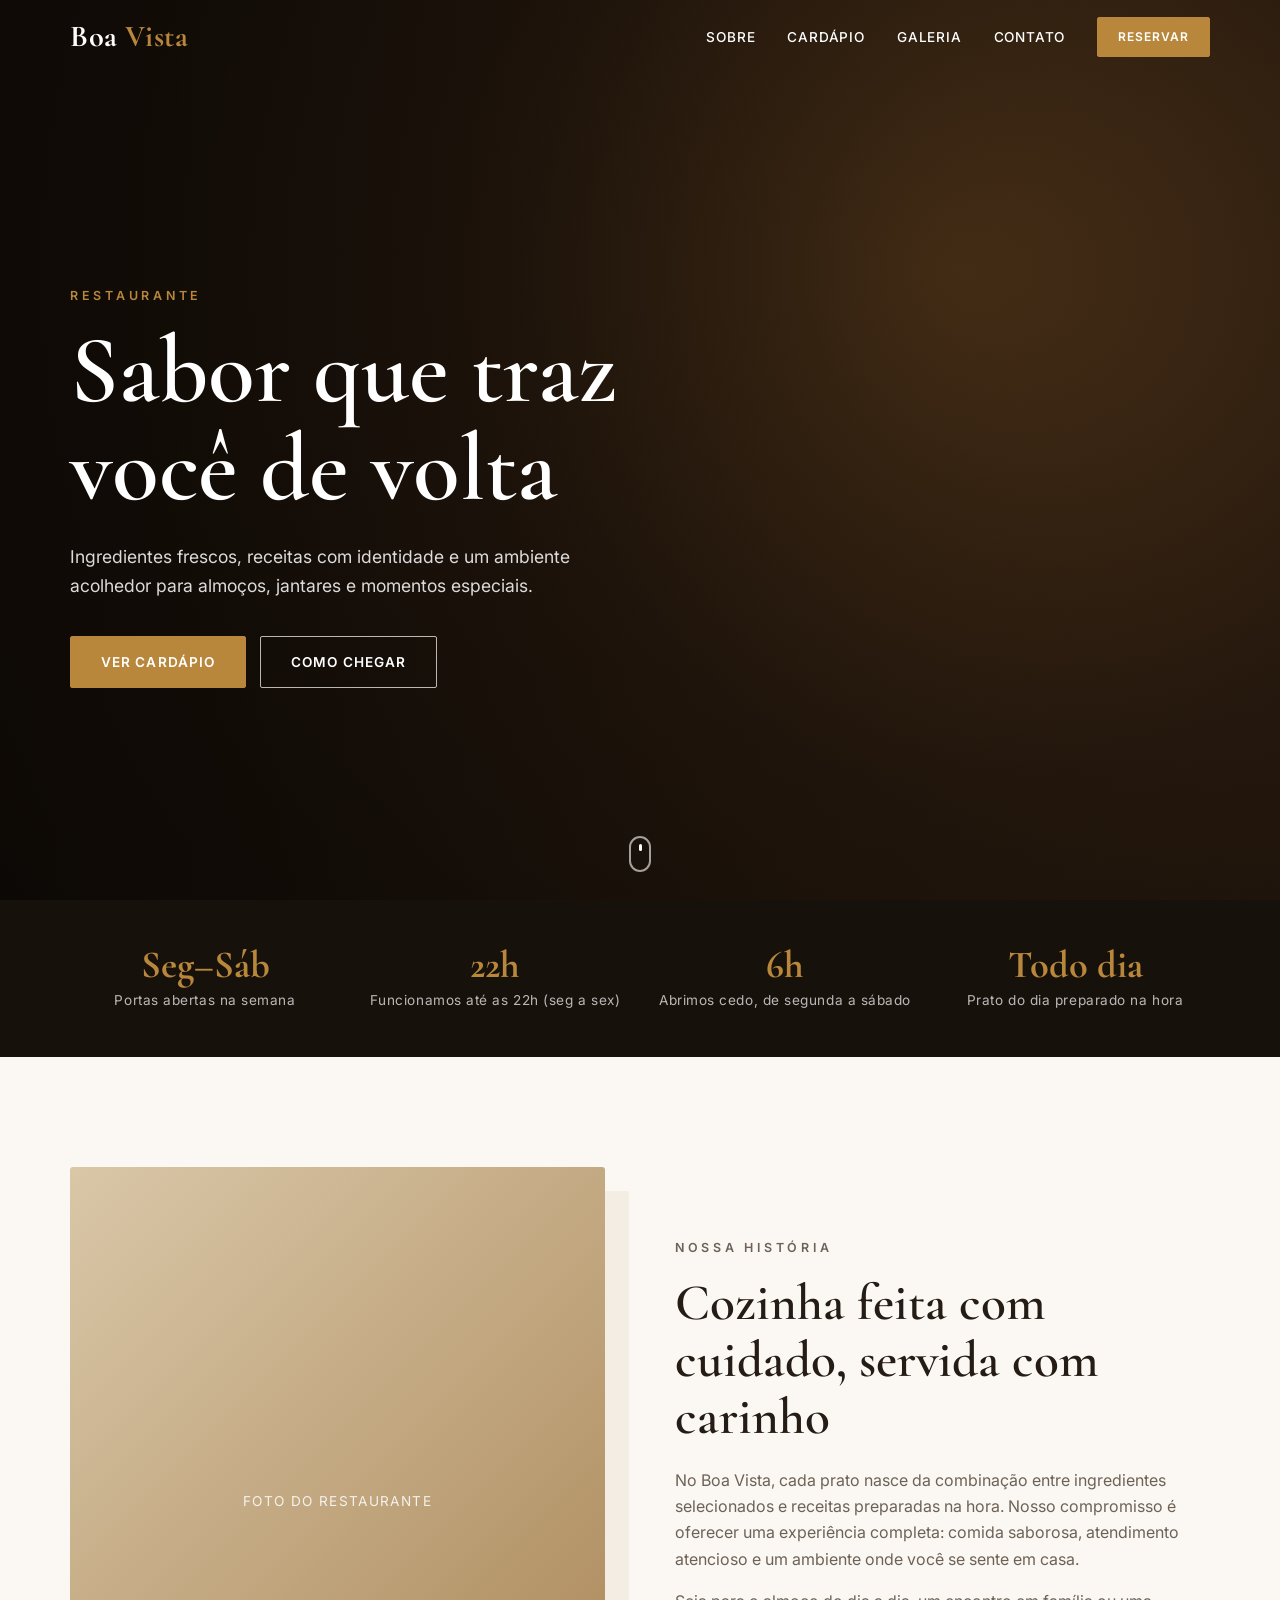
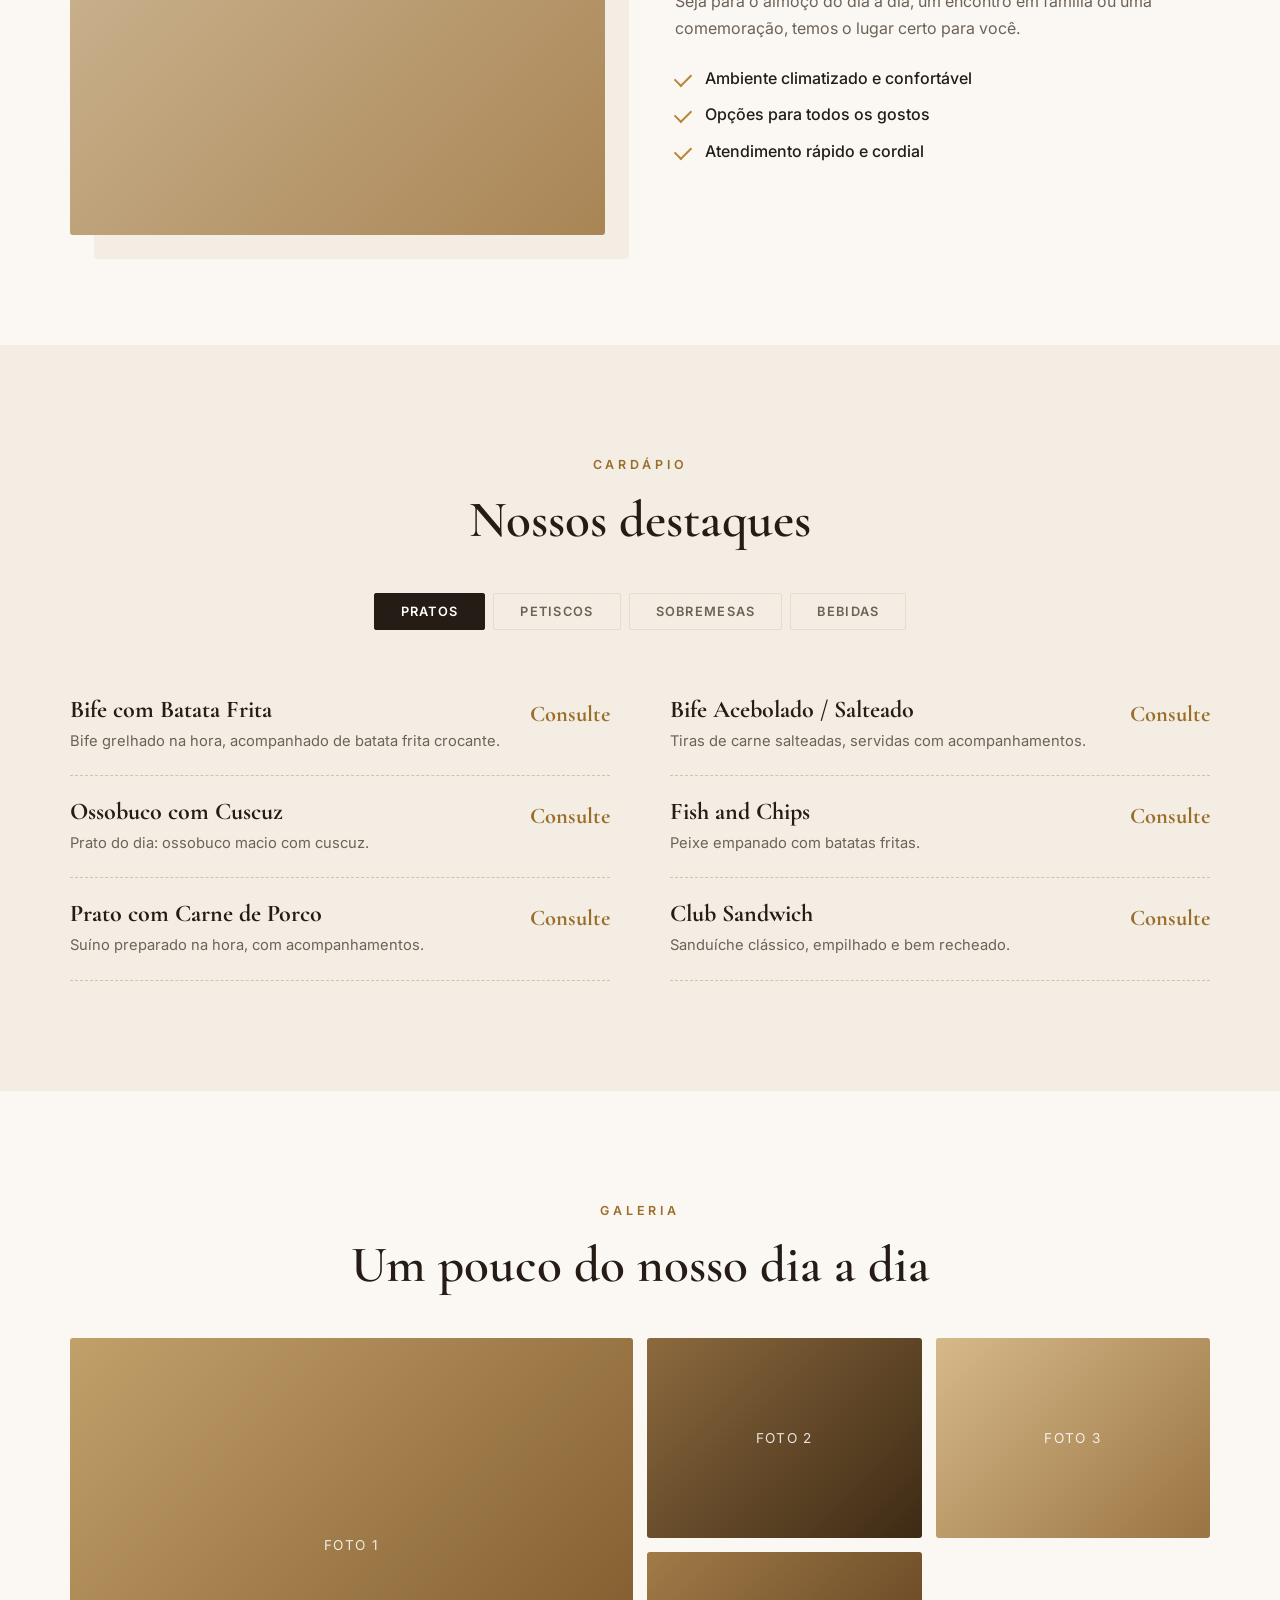
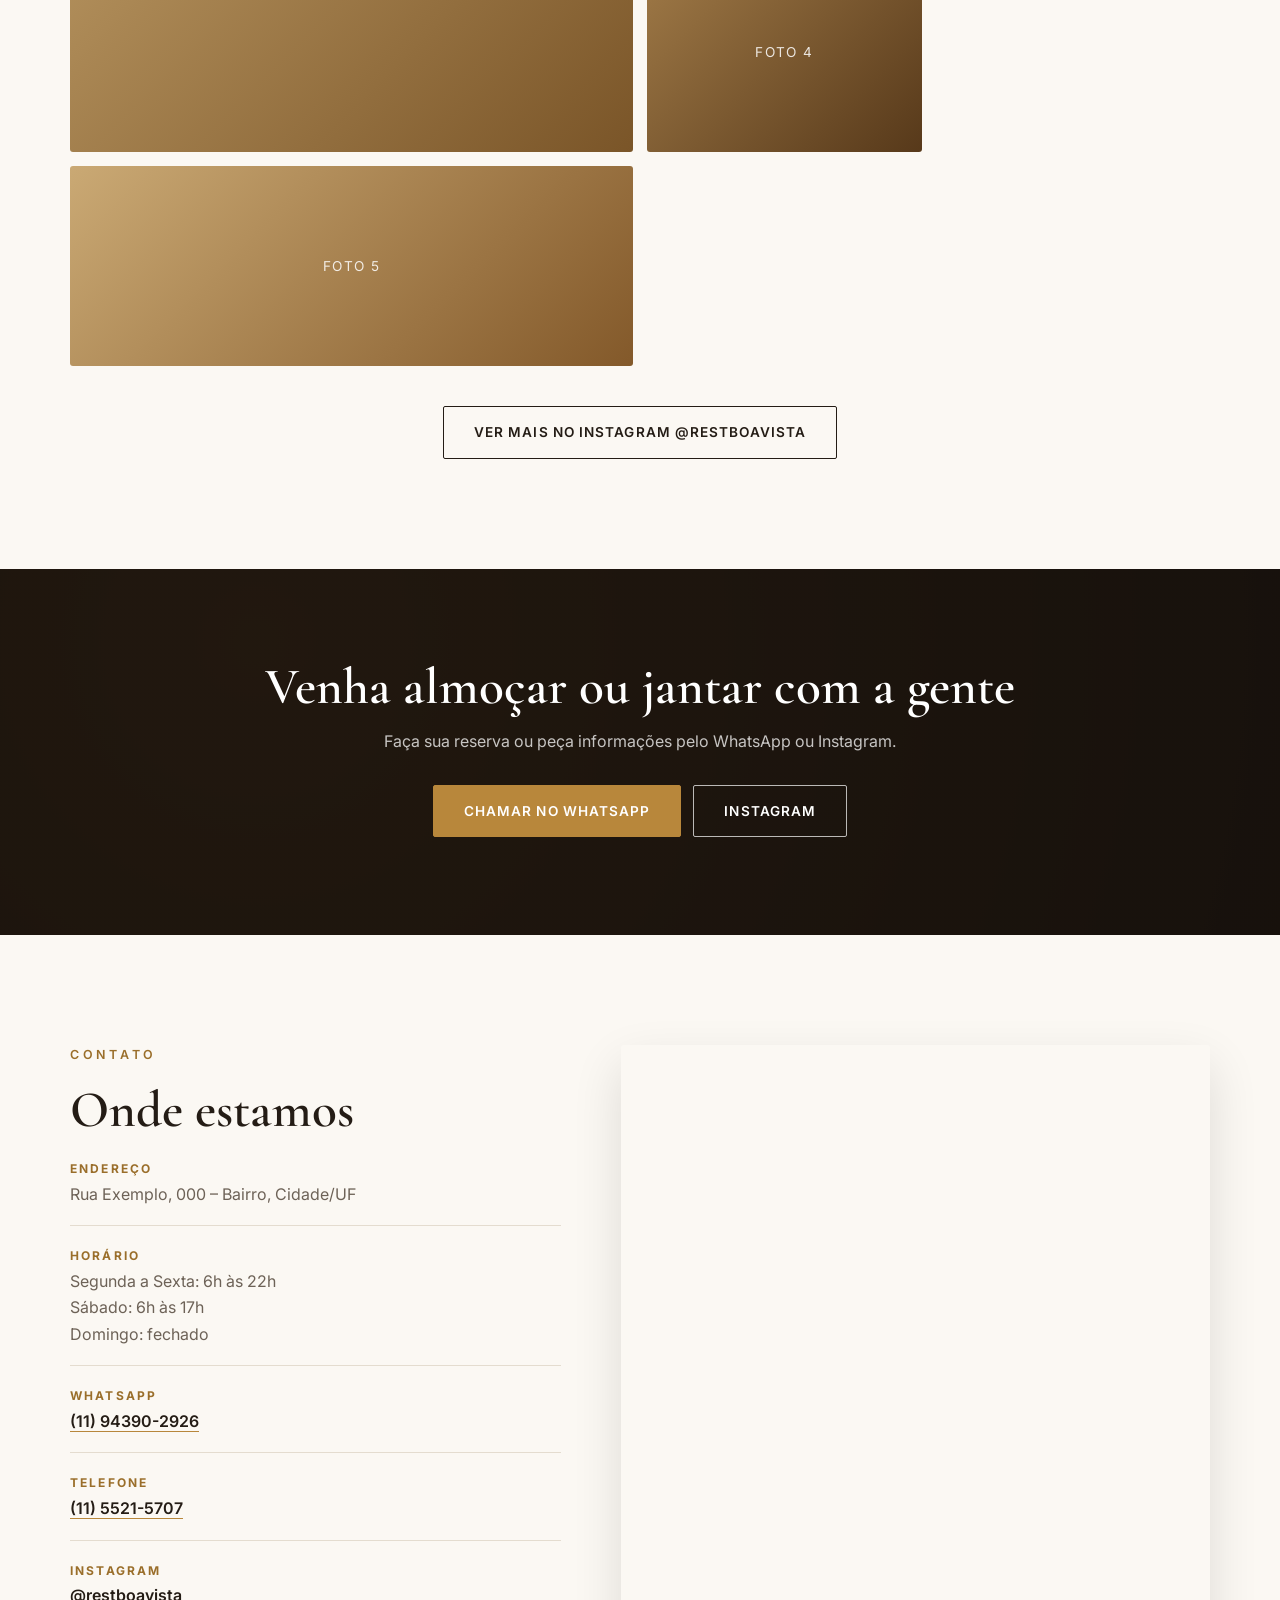
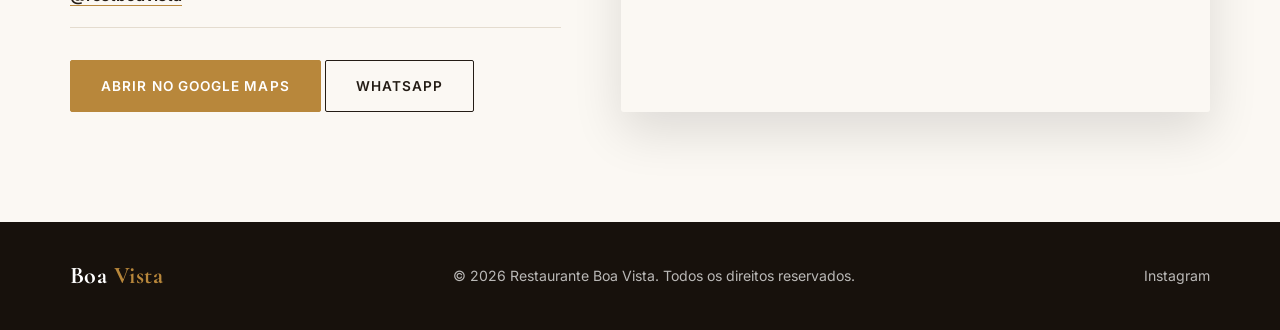
==== index.html @ e174b750 "Site do Restaurante Boa Vista Co-Authored-By: Claude Sonnet 5 <noreply@anthropic.com>" ====
<!DOCTYPE html>
<html lang="pt-BR">
<head>
  <meta charset="UTF-8">
  <meta name="viewport" content="width=device-width, initial-scale=1">
  <title>Restaurante Boa Vista | Sabor e tradição</title>
  <meta name="description" content="Restaurante Boa Vista: pratos preparados com ingredientes frescos, ambiente acolhedor e atendimento de excelência. Veja o cardápio, horários e como chegar.">
  <meta property="og:title" content="Restaurante Boa Vista">
  <meta property="og:description" content="Sabor, tradição e um ambiente feito para você voltar sempre.">
  <meta property="og:type" content="restaurant">
  <link rel="preconnect" href="https://fonts.googleapis.com">
  <link rel="preconnect" href="https://fonts.gstatic.com" crossorigin>
  <link href="https://fonts.googleapis.com/css2?family=Cormorant+Garamond:wght@500;600;700&family=Inter:wght@400;500;600&display=swap" rel="stylesheet">
  <link rel="stylesheet" href="style.css">
</head>
<body>

  <header class="nav" id="nav">
    <div class="container nav__inner">
      <a href="#inicio" class="logo">Boa <span>Vista</span></a>
      <nav class="nav__links" id="navLinks">
        <a href="#sobre">Sobre</a>
        <a href="#cardapio">Cardápio</a>
        <a href="#galeria">Galeria</a>
        <a href="#contato">Contato</a>
        <a href="#contato" class="btn btn--small">Reservar</a>
      </nav>
      <button class="burger" id="burger" aria-label="Abrir menu" aria-expanded="false"><span></span><span></span></button>
    </div>
  </header>

  <main>
    <section class="hero" id="inicio">
      <div class="hero__overlay"></div>
      <div class="container hero__content">
        <p class="eyebrow">Restaurante</p>
        <h1>Sabor que traz<br>você de volta</h1>
        <p class="hero__text">Ingredientes frescos, receitas com identidade e um ambiente acolhedor para almoços, jantares e momentos especiais.</p>
        <div class="hero__actions">
          <a href="#cardapio" class="btn">Ver cardápio</a>
          <a href="MAPS_LINK" class="btn btn--ghost" target="_blank" rel="noopener">Como chegar</a>
        </div>
      </div>
      <a href="#sobre" class="scroll" aria-label="Rolar para baixo"></a>
    </section>

    <section class="stats">
      <div class="container stats__grid">
        <div><strong>Seg–Sáb</strong><span>Portas abertas na semana</span></div>
        <div><strong>22h</strong><span>Funcionamos até as 22h (seg a sex)</span></div>
        <div><strong>6h</strong><span>Abrimos cedo, de segunda a sábado</span></div>
        <div><strong>Todo dia</strong><span>Prato do dia preparado na hora</span></div>
      </div>
    </section>

    <section class="section" id="sobre">
      <div class="container about">
        <div class="about__img reveal" role="img" aria-label="Ambiente do restaurante"><span>Foto do restaurante</span></div>
        <div class="reveal">
          <p class="eyebrow eyebrow--dark">Nossa história</p>
          <h2>Cozinha feita com cuidado, servida com carinho</h2>
          <p>No Boa Vista, cada prato nasce da combinação entre ingredientes selecionados e receitas preparadas na hora. Nosso compromisso é oferecer uma experiência completa: comida saborosa, atendimento atencioso e um ambiente onde você se sente em casa.</p>
          <p>Seja para o almoço do dia a dia, um encontro em família ou uma comemoração, temos o lugar certo para você.</p>
          <ul class="ticks">
            <li>Ambiente climatizado e confortável</li>
            <li>Opções para todos os gostos</li>
            <li>Atendimento rápido e cordial</li>
          </ul>
        </div>
      </div>
    </section>

    <section class="section section--alt" id="cardapio">
      <div class="container">
        <div class="section__head reveal">
          <p class="eyebrow eyebrow--dark">Cardápio</p>
          <h2>Nossos destaques</h2>
        </div>
        <div class="tabs reveal" role="tablist">
          <button class="tab is-active" data-tab="pratos" role="tab">Pratos</button>
          <button class="tab" data-tab="petiscos" role="tab">Petiscos</button>
          <button class="tab" data-tab="sobremesas" role="tab">Sobremesas</button>
          <button class="tab" data-tab="bebidas" role="tab">Bebidas</button>
        </div>

        <!-- Edite os itens e preços abaixo -->
        <div class="menu is-active" id="pratos">
          <article class="item"><div><h3>Bife com Batata Frita</h3><p>Bife grelhado na hora, acompanhado de batata frita crocante.</p></div><span>Consulte</span></article>
          <article class="item"><div><h3>Bife Acebolado / Salteado</h3><p>Tiras de carne salteadas, servidas com acompanhamentos.</p></div><span>Consulte</span></article>
          <article class="item"><div><h3>Ossobuco com Cuscuz</h3><p>Prato do dia: ossobuco macio com cuscuz.</p></div><span>Consulte</span></article>
          <article class="item"><div><h3>Fish and Chips</h3><p>Peixe empanado com batatas fritas.</p></div><span>Consulte</span></article>
          <article class="item"><div><h3>Prato com Carne de Porco</h3><p>Suíno preparado na hora, com acompanhamentos.</p></div><span>Consulte</span></article>
          <article class="item"><div><h3>Club Sandwich</h3><p>Sanduíche clássico, empilhado e bem recheado.</p></div><span>Consulte</span></article>
        </div>
        <div class="menu" id="petiscos">
          <article class="item"><div><h3>Porção de Batata Frita</h3><p>Crocante, ideal para acompanhar a cerveja.</p></div><span>Consulte</span></article>
          <article class="item"><div><h3>Petisco de Porco</h3><p>Pedaços de suíno preparados na hora.</p></div><span>Consulte</span></article>
          <article class="item"><div><h3>Isca de Peixe</h3><p>Empanada, servida com batatas.</p></div><span>Consulte</span></article>
        </div>
        <div class="menu" id="sobremesas">
          <article class="item"><div><h3>Bolo de Chocolate</h3><p>Fatia generosa, feita para fechar bem a refeição.</p></div><span>Consulte</span></article>
          <article class="item"><div><h3>Sobremesa do Dia</h3><p>Pergunte ao garçom as opções de hoje.</p></div><span>Consulte</span></article>
        </div>
        <div class="menu" id="bebidas">
          <article class="item"><div><h3>Drinks e Coquetéis</h3><p>Preparados na hora, incluindo opções com pepino.</p></div><span>Consulte</span></article>
          <article class="item"><div><h3>Cervejas Geladas</h3><p>Garrafas bem geladas.</p></div><span>Consulte</span></article>
          <article class="item"><div><h3>Chás e Refrescos</h3><p>Opções para acompanhar a refeição.</p></div><span>Consulte</span></article>
        </div>
      </div>
    </section>

    <section class="section" id="galeria">
      <div class="container">
        <div class="section__head reveal">
          <p class="eyebrow eyebrow--dark">Galeria</p>
          <h2>Um pouco do nosso dia a dia</h2>
        </div>
        <div class="gallery reveal">
          <div class="g g--1"><span>Foto 1</span></div>
          <div class="g g--2"><span>Foto 2</span></div>
          <div class="g g--3"><span>Foto 3</span></div>
          <div class="g g--4"><span>Foto 4</span></div>
          <div class="g g--5"><span>Foto 5</span></div>
        </div>
        <p class="center reveal"><a href="https://www.instagram.com/restboavista" target="_blank" rel="noopener" class="btn btn--outline">Ver mais no Instagram @restboavista</a></p>
      </div>
    </section>

    <section class="cta">
      <div class="container reveal">
        <h2>Venha almoçar ou jantar com a gente</h2>
        <p>Faça sua reserva ou peça informações pelo WhatsApp ou Instagram.</p>
        <a href="https://wa.me/5511943902926" target="_blank" rel="noopener" class="btn">Chamar no WhatsApp</a>
        <a href="https://www.instagram.com/restboavista" target="_blank" rel="noopener" class="btn btn--ghost">Instagram</a>
      </div>
    </section>

    <section class="section" id="contato">
      <div class="container contact">
        <div class="reveal">
          <p class="eyebrow eyebrow--dark">Contato</p>
          <h2>Onde estamos</h2>
          <ul class="info">
            <li><b>Endereço</b><span>Rua Exemplo, 000 – Bairro, Cidade/UF</span></li>
            <li><b>Horário</b><span>Segunda a Sexta: 6h às 22h<br>Sábado: 6h às 17h<br>Domingo: fechado</span></li>
            <li><b>WhatsApp</b><span><a href="https://wa.me/5511943902926" target="_blank" rel="noopener">(11) 94390-2926</a></span></li>
            <li><b>Telefone</b><span><a href="tel:+551155215707">(11) 5521-5707</a></span></li>
            <li><b>Instagram</b><span><a href="https://www.instagram.com/restboavista" target="_blank" rel="noopener">@restboavista</a></span></li>
          </ul>
          <a href="MAPS_LINK" class="btn" target="_blank" rel="noopener">Abrir no Google Maps</a>
        <a href="https://wa.me/5511943902926" class="btn btn--outline" target="_blank" rel="noopener">WhatsApp</a>
        </div>
        <div class="map reveal">
          <!-- Após colar o link do Maps, troque o src pela URL de "Incorporar um mapa" -->
          <iframe title="Localização do restaurante" src="https://www.google.com/maps?q=Restaurante+Boa+Vista&output=embed" loading="lazy" referrerpolicy="no-referrer-when-downgrade"></iframe>
        </div>
      </div>
    </section>
  </main>

  <footer class="footer">
    <div class="container footer__inner">
      <a href="#inicio" class="logo">Boa <span>Vista</span></a>
      <p>© <span id="year"></span> Restaurante Boa Vista. Todos os direitos reservados.</p>
      <a href="https://www.instagram.com/restboavista" target="_blank" rel="noopener">Instagram</a>
    </div>
  </footer>

  <script src="script.js"></script>
</body>
</html>
---- style.css ----
:root{
  --bg:#fbf8f3; --alt:#f3ede3; --ink:#241c15; --muted:#6d6257;
  --gold:#b8873b; --gold-d:#9a6e2a; --dark:#17110c; --line:#e4dccf;
  --serif:'Cormorant Garamond',Georgia,serif; --sans:'Inter',system-ui,sans-serif;
}
*{box-sizing:border-box;margin:0;padding:0}
html{scroll-behavior:smooth;scroll-padding-top:70px}
body{font-family:var(--sans);color:var(--ink);background:var(--bg);line-height:1.65;-webkit-font-smoothing:antialiased}
img,iframe{display:block;max-width:100%}
a{color:inherit;text-decoration:none}
ul{list-style:none}
.container{width:min(1140px,100% - 40px);margin-inline:auto}
.center{text-align:center;margin-top:40px}

/* Buttons */
.btn{display:inline-block;background:var(--gold);color:#fff;padding:14px 30px;border-radius:2px;font-weight:600;font-size:.85rem;letter-spacing:.08em;text-transform:uppercase;border:1px solid var(--gold);transition:.25s}
.btn:hover{background:var(--gold-d);border-color:var(--gold-d);transform:translateY(-2px)}
.btn--small{padding:9px 20px;font-size:.75rem}
.btn--ghost{background:transparent;border-color:rgba(255,255,255,.7)}
.btn--ghost:hover{background:#fff;color:var(--dark);border-color:#fff}
.btn--outline{background:transparent;color:var(--ink);border-color:var(--ink)}
.btn--outline:hover{background:var(--ink);color:#fff;border-color:var(--ink)}

/* Nav */
.nav{position:fixed;inset:0 0 auto;z-index:50;transition:.3s;color:#fff}
.nav.is-solid{background:rgba(23,17,12,.95);backdrop-filter:blur(8px);box-shadow:0 2px 20px rgba(0,0,0,.25)}
.nav__inner{display:flex;align-items:center;justify-content:space-between;height:74px}
.logo{font-family:var(--serif);font-size:1.9rem;font-weight:700;letter-spacing:.02em}
.logo span{color:var(--gold)}
.nav__links{display:flex;align-items:center;gap:32px;font-size:.85rem;letter-spacing:.06em;text-transform:uppercase;font-weight:500}
.nav__links a:not(.btn){position:relative}
.nav__links a:not(.btn)::after{content:"";position:absolute;left:0;bottom:-4px;width:0;height:1px;background:var(--gold);transition:.25s}
.nav__links a:not(.btn):hover::after{width:100%}
.burger{display:none;background:none;border:0;width:36px;height:36px;cursor:pointer;position:relative}
.burger span{position:absolute;left:6px;right:6px;height:2px;background:#fff;transition:.3s}
.burger span:first-child{top:12px}.burger span:last-child{top:22px}
.burger.is-open span:first-child{top:17px;transform:rotate(45deg)}
.burger.is-open span:last-child{top:17px;transform:rotate(-45deg)}

/* Hero (troque a URL por uma foto real: url('foto.jpg')) */
.hero{position:relative;min-height:100vh;display:flex;align-items:center;color:#fff;
  background:radial-gradient(circle at 75% 30%,#5a3b1c 0,#2a1b0f 45%,#120c07 100%) center/cover}
.hero__overlay{position:absolute;inset:0;background:linear-gradient(90deg,rgba(10,7,4,.7),rgba(10,7,4,.15))}
.hero__content{position:relative;padding-top:74px}
.eyebrow{font-size:.78rem;letter-spacing:.3em;text-transform:uppercase;color:var(--gold);font-weight:600;margin-bottom:16px}
.eyebrow--dark{color:var(--gold-d)}
.hero h1{font-family:var(--serif);font-size:clamp(3rem,8vw,6rem);line-height:1.02;font-weight:600;margin-bottom:24px}
.hero__text{max-width:520px;font-size:1.1rem;color:rgba(255,255,255,.85);margin-bottom:36px}
.hero__actions{display:flex;gap:14px;flex-wrap:wrap}
.scroll{position:absolute;bottom:28px;left:50%;width:22px;height:36px;border:2px solid rgba(255,255,255,.6);border-radius:12px;transform:translateX(-50%)}
.scroll::after{content:"";position:absolute;top:6px;left:50%;width:3px;height:7px;margin-left:-1.5px;background:#fff;border-radius:2px;animation:sc 1.6s infinite}
@keyframes sc{0%{opacity:1;transform:translateY(0)}100%{opacity:0;transform:translateY(12px)}}

/* Stats */
.stats{background:var(--dark);color:#fff;padding:44px 0}
.stats__grid{display:grid;grid-template-columns:repeat(4,1fr);gap:20px;text-align:center}
.stats strong{display:block;font-family:var(--serif);font-size:2.4rem;color:var(--gold);line-height:1.1}
.stats span{font-size:.85rem;color:rgba(255,255,255,.7);letter-spacing:.04em}

/* Sections */
.section{padding:110px 0}
.section--alt{background:var(--alt)}
.section__head{text-align:center;margin-bottom:44px}
h2{font-family:var(--serif);font-size:clamp(2.1rem,4.5vw,3.2rem);line-height:1.12;font-weight:600;margin-bottom:20px}

.about{display:grid;grid-template-columns:1fr 1fr;gap:70px;align-items:center}
.about p{color:var(--muted);margin-bottom:16px}
.about__img,.g{background:linear-gradient(135deg,#d9c7a8,#a98555);display:flex;align-items:center;justify-content:center;color:rgba(255,255,255,.85);font-size:.85rem;letter-spacing:.1em;text-transform:uppercase;border-radius:3px}
.about__img{aspect-ratio:4/5;box-shadow:24px 24px 0 var(--alt)}
.ticks{margin-top:24px;display:grid;gap:10px}
.ticks li{padding-left:30px;position:relative;font-weight:500}
.ticks li::before{content:"";position:absolute;left:0;top:.5em;width:14px;height:8px;border-left:2px solid var(--gold);border-bottom:2px solid var(--gold);transform:rotate(-45deg)}

/* Menu */
.tabs{display:flex;justify-content:center;flex-wrap:wrap;gap:8px;margin-bottom:44px}
.tab{background:none;border:1px solid var(--line);padding:10px 26px;font:600 .8rem var(--sans);letter-spacing:.1em;text-transform:uppercase;cursor:pointer;color:var(--muted);transition:.25s;border-radius:2px}
.tab:hover{border-color:var(--gold);color:var(--gold-d)}
.tab.is-active{background:var(--ink);border-color:var(--ink);color:#fff}
.menu{display:none;grid-template-columns:1fr 1fr;gap:0 60px}
.menu.is-active{display:grid;animation:fade .4s}
@keyframes fade{from{opacity:0;transform:translateY(8px)}to{opacity:1;transform:none}}
.item{display:flex;justify-content:space-between;gap:20px;padding:22px 0;border-bottom:1px dashed #cfc3b0}
.item h3{font-family:var(--serif);font-size:1.5rem;line-height:1.2;margin-bottom:4px}
.item p{font-size:.92rem;color:var(--muted)}
.item span{font-family:var(--serif);font-size:1.4rem;font-weight:700;color:var(--gold-d);white-space:nowrap}

/* Gallery */
.gallery{display:grid;grid-template-columns:repeat(4,1fr);grid-auto-rows:200px;gap:14px}
.g{transition:.4s;overflow:hidden}
.g:hover{transform:scale(1.02);filter:brightness(1.08)}
.g--1{grid-column:span 2;grid-row:span 2;background:linear-gradient(135deg,#c2a06a,#7a5528)}
.g--2{background:linear-gradient(135deg,#8c6a3f,#3d2a14)}
.g--3{background:linear-gradient(135deg,#d6b98a,#9a7442)}
.g--4{background:linear-gradient(135deg,#a17b48,#57391a)}
.g--5{grid-column:span 2;background:linear-gradient(135deg,#caa974,#83592a)}

/* CTA */
.cta{background:linear-gradient(rgba(23,17,12,.88),rgba(23,17,12,.88)),radial-gradient(circle at 20% 20%,#6b4720,#17110c);color:#fff;text-align:center;padding:90px 0}
.cta h2{margin-bottom:12px}
.cta .btn{margin:0 4px 8px}
.cta p{color:rgba(255,255,255,.75);margin-bottom:30px}

/* Contact */
.contact{display:grid;grid-template-columns:1fr 1.2fr;gap:60px;align-items:stretch}
.info{margin:8px 0 32px;display:grid;gap:20px}
.info li{display:grid;gap:2px;padding-bottom:18px;border-bottom:1px solid var(--line)}
.info b{font-size:.75rem;letter-spacing:.18em;text-transform:uppercase;color:var(--gold-d)}
.info span{color:var(--muted)}
.info a{color:var(--ink);font-weight:600;border-bottom:1px solid var(--gold)}
.map{min-height:380px;border-radius:3px;overflow:hidden;box-shadow:0 20px 50px rgba(0,0,0,.12)}
.map iframe{width:100%;height:100%;border:0;min-height:380px}

/* Footer */
.footer{background:var(--dark);color:rgba(255,255,255,.7);padding:34px 0;font-size:.88rem}
.footer .logo{color:#fff;font-size:1.5rem}
.footer__inner{display:flex;justify-content:space-between;align-items:center;gap:16px;flex-wrap:wrap}
.footer a:not(.logo):hover{color:var(--gold)}

/* Reveal */
.reveal{opacity:0;transform:translateY(28px);transition:opacity .8s,transform .8s}
.reveal.in{opacity:1;transform:none}
@media (prefers-reduced-motion:reduce){.reveal{opacity:1;transform:none;transition:none}html{scroll-behavior:auto}}

/* Mobile */
@media (max-width:900px){
  .section{padding:80px 0}
  .about,.contact{grid-template-columns:1fr;gap:44px}
  .about__img{box-shadow:14px 14px 0 var(--alt);max-width:460px}
  .menu{grid-template-columns:1fr}
  .stats__grid{grid-template-columns:repeat(2,1fr);gap:32px 20px}
  .gallery{grid-template-columns:repeat(2,1fr);grid-auto-rows:160px}
  .g--1{grid-column:span 2}
  .burger{display:block}
  .nav__links{position:fixed;inset:74px 0 auto;background:var(--dark);flex-direction:column;padding:28px 0 36px;gap:22px;transform:translateY(-130%);transition:.35s;box-shadow:0 20px 30px rgba(0,0,0,.3)}
  .nav__links.is-open{transform:none}
  .nav.menu-open{background:var(--dark)}
}
@media (max-width:520px){
  .footer__inner{flex-direction:column;text-align:center}
  .hero__actions .btn{width:100%;text-align:center}
}
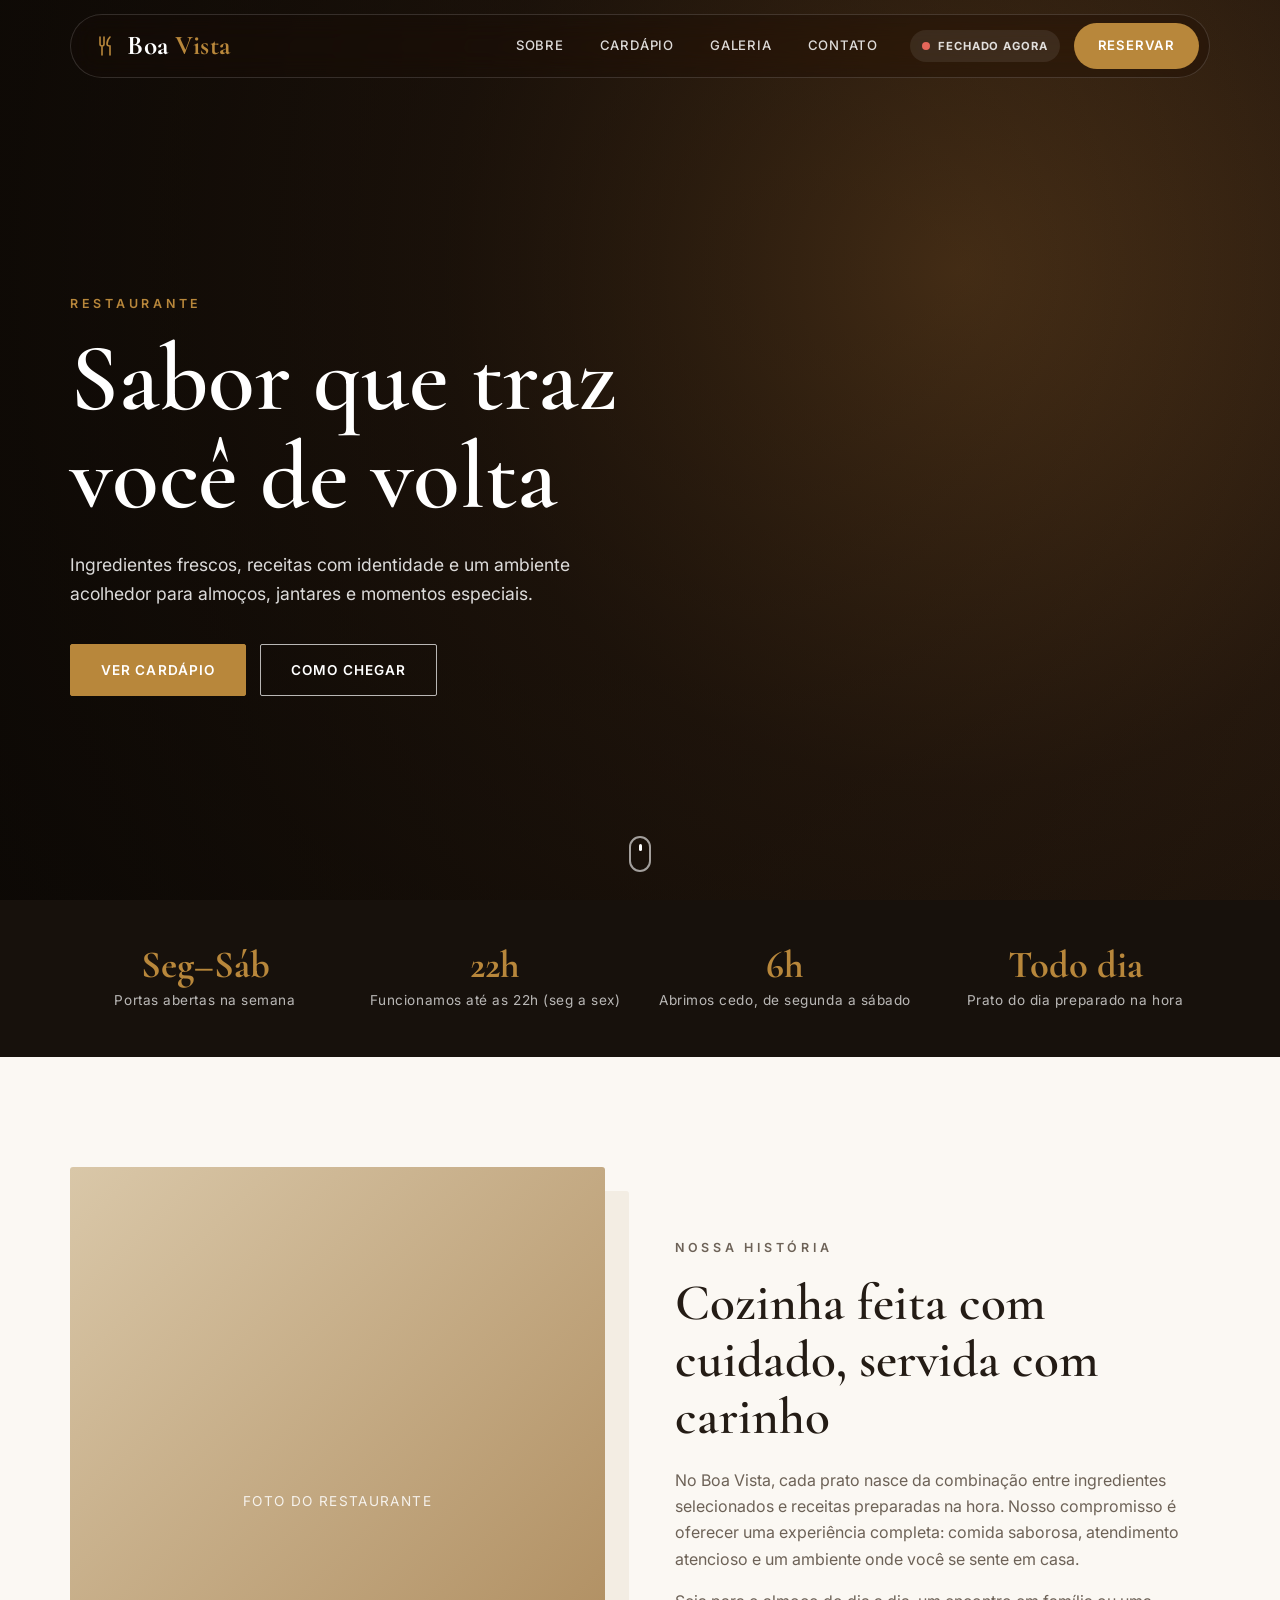
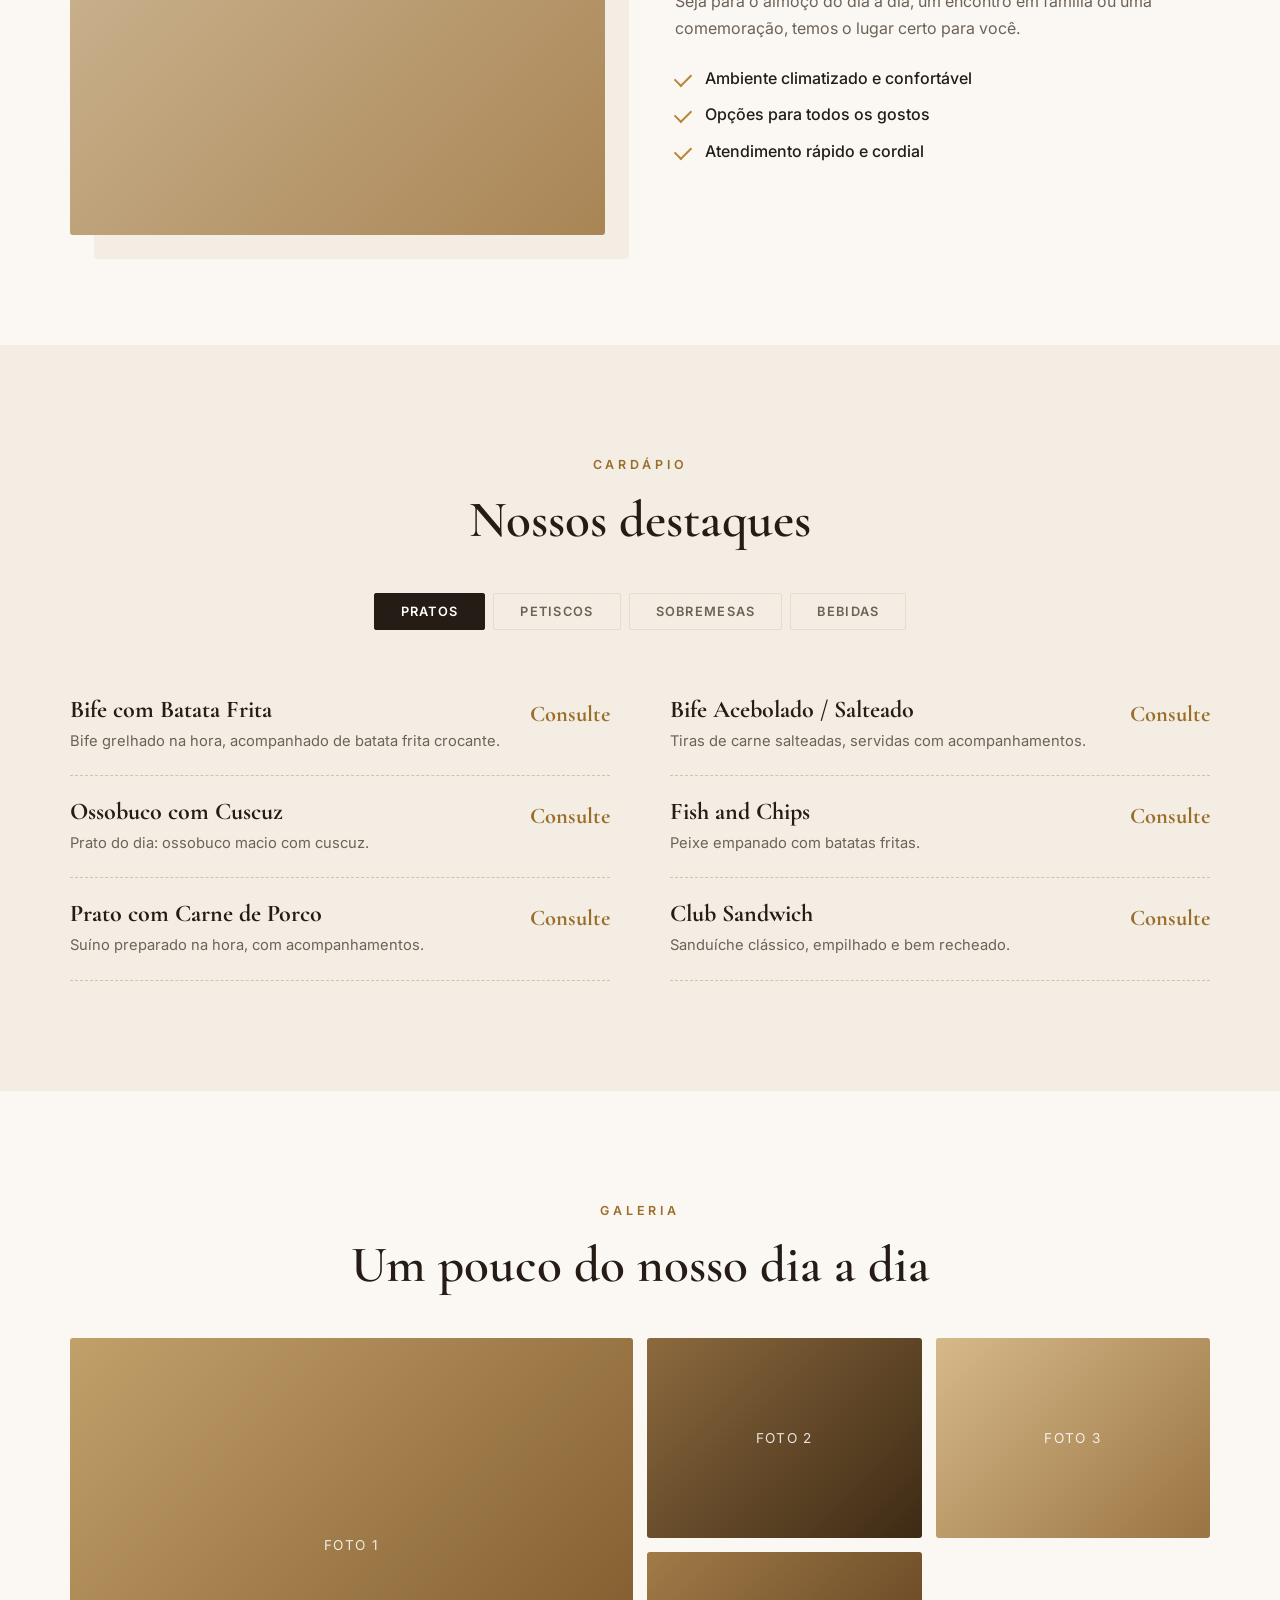
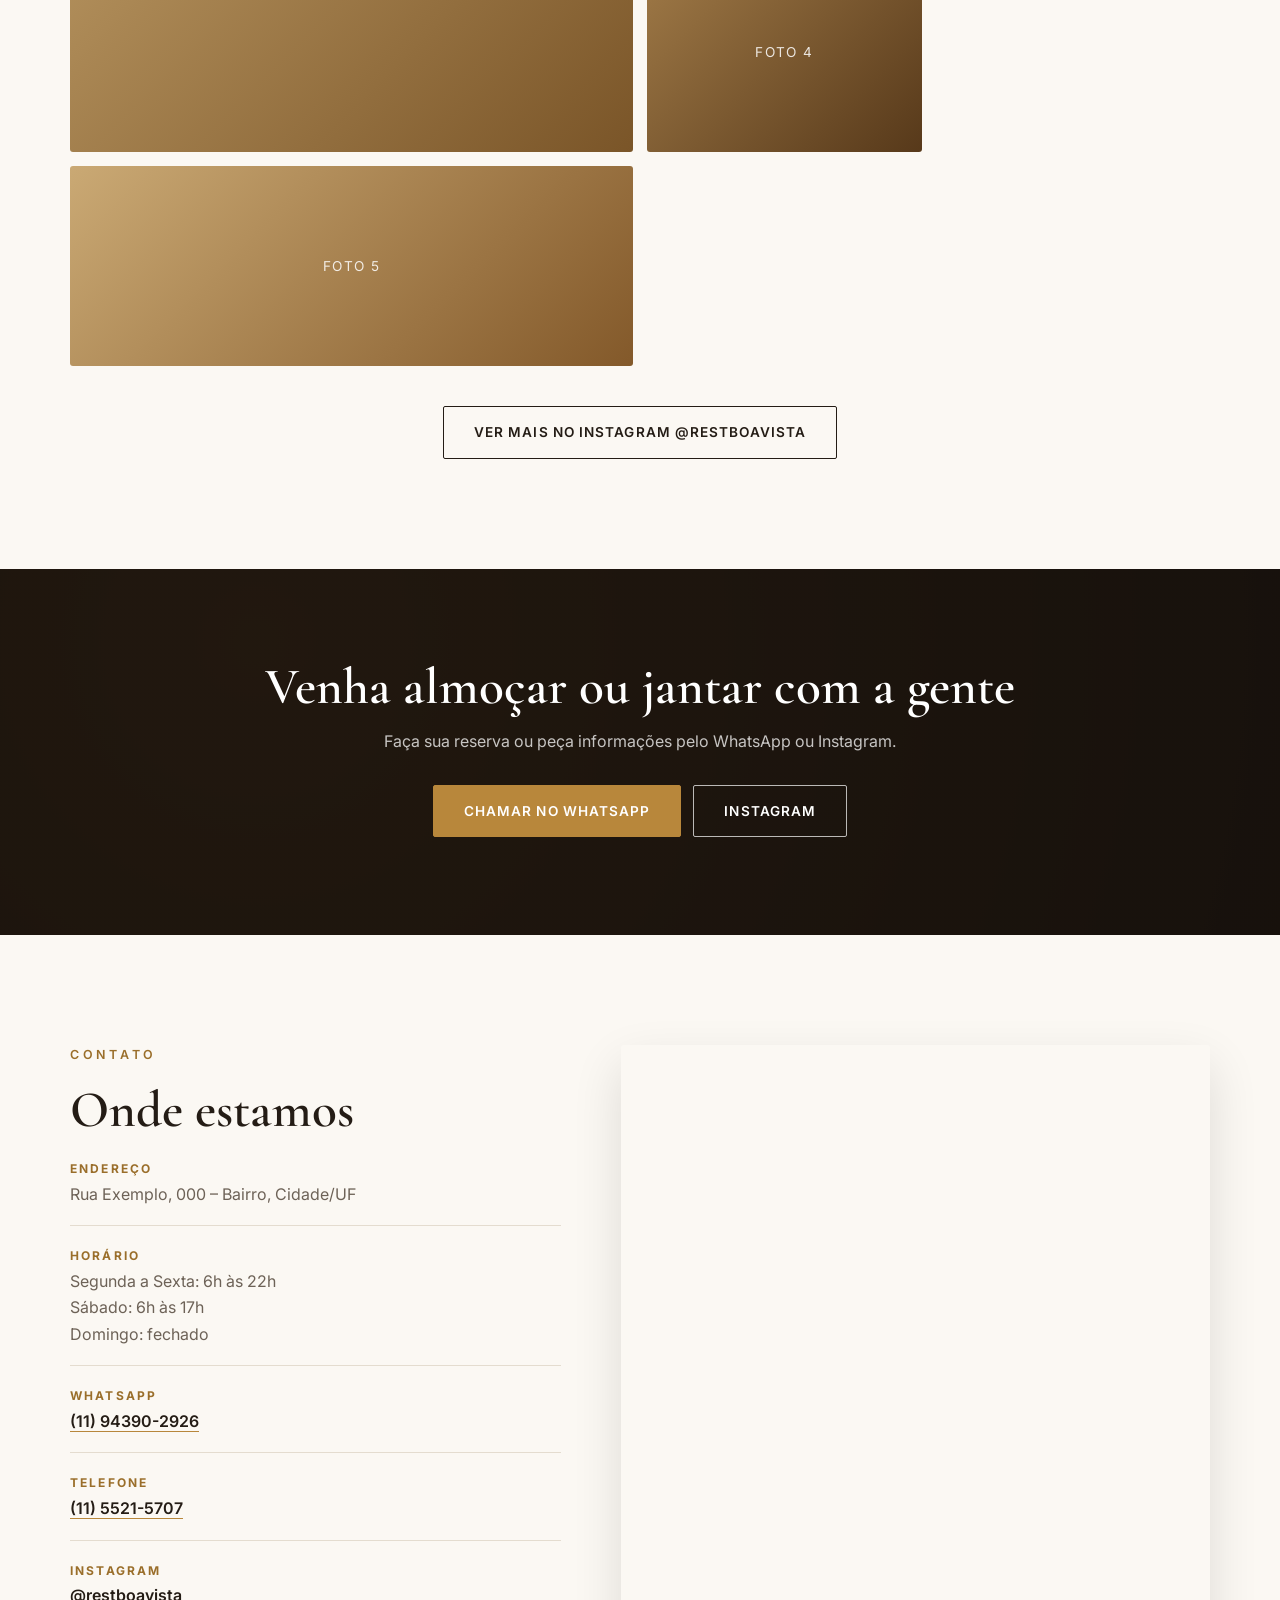
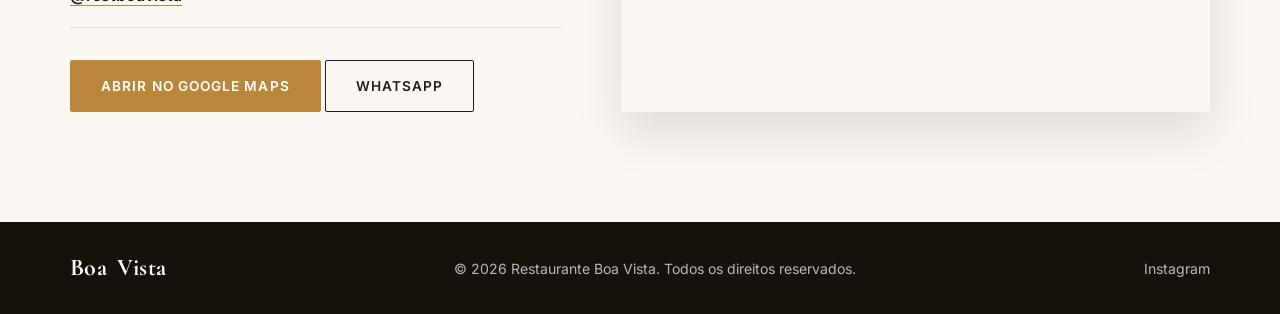
==== commit 35cffff6: "Novo cabecalho moderno com status aberto/fechado Co-Authored-By: Claude Sonnet 5 <noreply@anthropic." ====
--- a/index.html
+++ b/index.html
@@ -16,14 +16,18 @@
 <body>
 
   <header class="nav" id="nav">
-    <div class="container nav__inner">
-      <a href="#inicio" class="logo">Boa <span>Vista</span></a>
+    <div class="nav__bar">
+      <a href="#inicio" class="logo" aria-label="Restaurante Boa Vista">
+        <svg class="logo__mark" viewBox="0 0 24 24" fill="none" stroke="currentColor" stroke-width="1.6" stroke-linecap="round" aria-hidden="true"><path d="M7 3v7a2 2 0 0 0 2 2v9M11 3v7a2 2 0 0 1-2 2M7 3v7M17 3c-2 2-3 4.5-3 7 0 1.5 1 2 3 2v9"/></svg>
+        <span>Boa <em>Vista</em></span>
+      </a>
       <nav class="nav__links" id="navLinks">
         <a href="#sobre">Sobre</a>
         <a href="#cardapio">Cardápio</a>
         <a href="#galeria">Galeria</a>
         <a href="#contato">Contato</a>
-        <a href="#contato" class="btn btn--small">Reservar</a>
+        <span class="status" id="status"><i></i><b id="statusText">Horários</b></span>
+        <a href="https://wa.me/5511943902926" target="_blank" rel="noopener" class="nav__cta">Reservar</a>
       </nav>
       <button class="burger" id="burger" aria-label="Abrir menu" aria-expanded="false"><span></span><span></span></button>
     </div>
--- a/style.css
+++ b/style.css
@@ -22,26 +22,34 @@
 .btn--outline:hover{background:var(--ink);color:#fff;border-color:var(--ink)}
 
 /* Nav */
-.nav{position:fixed;inset:0 0 auto;z-index:50;transition:.3s;color:#fff}
-.nav.is-solid{background:rgba(23,17,12,.95);backdrop-filter:blur(8px);box-shadow:0 2px 20px rgba(0,0,0,.25)}
-.nav__inner{display:flex;align-items:center;justify-content:space-between;height:74px}
-.logo{font-family:var(--serif);font-size:1.9rem;font-weight:700;letter-spacing:.02em}
-.logo span{color:var(--gold)}
-.nav__links{display:flex;align-items:center;gap:32px;font-size:.85rem;letter-spacing:.06em;text-transform:uppercase;font-weight:500}
-.nav__links a:not(.btn){position:relative}
-.nav__links a:not(.btn)::after{content:"";position:absolute;left:0;bottom:-4px;width:0;height:1px;background:var(--gold);transition:.25s}
-.nav__links a:not(.btn):hover::after{width:100%}
-.burger{display:none;background:none;border:0;width:36px;height:36px;cursor:pointer;position:relative}
-.burger span{position:absolute;left:6px;right:6px;height:2px;background:#fff;transition:.3s}
-.burger span:first-child{top:12px}.burger span:last-child{top:22px}
-.burger.is-open span:first-child{top:17px;transform:rotate(45deg)}
-.burger.is-open span:last-child{top:17px;transform:rotate(-45deg)}
+.nav{position:fixed;inset:14px 0 auto;z-index:50;color:#fff;pointer-events:none;transition:.3s}
+.nav__bar{position:relative;pointer-events:auto;width:min(1140px,100% - 28px);margin-inline:auto;display:flex;align-items:center;justify-content:space-between;gap:20px;height:64px;padding:0 10px 0 22px;border-radius:999px;background:rgba(20,14,9,.35);border:1px solid rgba(255,255,255,.14);backdrop-filter:blur(14px) saturate(1.4);-webkit-backdrop-filter:blur(14px) saturate(1.4);transition:.3s}
+.nav.is-solid{inset:8px 0 auto}
+.nav.is-solid .nav__bar{background:rgba(20,14,9,.88);box-shadow:0 10px 34px rgba(0,0,0,.3);height:58px}
+.logo{display:flex;align-items:center;gap:10px;font-family:var(--serif);font-size:1.7rem;font-weight:700;letter-spacing:.02em;line-height:1}
+.logo em{font-style:normal;color:var(--gold)}
+.logo__mark{width:24px;height:24px;color:var(--gold)}
+.nav__links{display:flex;align-items:center;gap:4px;font-size:.82rem;letter-spacing:.06em;text-transform:uppercase;font-weight:500}
+.nav__links > a:not(.nav__cta){padding:10px 16px;border-radius:999px;transition:.2s;color:rgba(255,255,255,.85)}
+.nav__links > a:not(.nav__cta):hover{background:rgba(255,255,255,.12);color:#fff}
+.status{display:flex;align-items:center;gap:8px;margin:0 10px 0 12px;padding:7px 12px;border-radius:999px;font-size:.7rem;letter-spacing:.08em;background:rgba(255,255,255,.08);color:rgba(255,255,255,.85)}
+.status i{width:8px;height:8px;border-radius:50%;background:#8a8f98}
+.status.is-open i{background:#3ecf7a;box-shadow:0 0 0 0 rgba(62,207,122,.6);animation:pulse 2s infinite}
+.status.is-closed i{background:#e5675a}
+@keyframes pulse{70%{box-shadow:0 0 0 7px rgba(62,207,122,0)}100%{box-shadow:0 0 0 0 rgba(62,207,122,0)}}
+.nav__cta{background:var(--gold);color:#fff;padding:12px 24px;border-radius:999px;font-weight:600;transition:.25s}
+.nav__cta:hover{background:var(--gold-d);transform:translateY(-1px)}
+.burger{display:none;background:rgba(255,255,255,.1);border:0;width:44px;height:44px;border-radius:50%;cursor:pointer;position:relative}
+.burger span{position:absolute;left:14px;right:14px;height:2px;background:#fff;border-radius:2px;transition:.3s}
+.burger span:first-child{top:18px}.burger span:last-child{top:25px}
+.burger.is-open span:first-child{top:21px;transform:rotate(45deg)}
+.burger.is-open span:last-child{top:21px;transform:rotate(-45deg)}
 
 /* Hero (troque a URL por uma foto real: url('foto.jpg')) */
 .hero{position:relative;min-height:100vh;display:flex;align-items:center;color:#fff;
   background:radial-gradient(circle at 75% 30%,#5a3b1c 0,#2a1b0f 45%,#120c07 100%) center/cover}
 .hero__overlay{position:absolute;inset:0;background:linear-gradient(90deg,rgba(10,7,4,.7),rgba(10,7,4,.15))}
-.hero__content{position:relative;padding-top:74px}
+.hero__content{position:relative;padding-top:90px}
 .eyebrow{font-size:.78rem;letter-spacing:.3em;text-transform:uppercase;color:var(--gold);font-weight:600;margin-bottom:16px}
 .eyebrow--dark{color:var(--gold-d)}
 .hero h1{font-family:var(--serif);font-size:clamp(3rem,8vw,6rem);line-height:1.02;font-weight:600;margin-bottom:24px}
@@ -131,9 +139,12 @@
   .gallery{grid-template-columns:repeat(2,1fr);grid-auto-rows:160px}
   .g--1{grid-column:span 2}
   .burger{display:block}
-  .nav__links{position:fixed;inset:74px 0 auto;background:var(--dark);flex-direction:column;padding:28px 0 36px;gap:22px;transform:translateY(-130%);transition:.35s;box-shadow:0 20px 30px rgba(0,0,0,.3)}
-  .nav__links.is-open{transform:none}
-  .nav.menu-open{background:var(--dark)}
+  .nav__bar{padding:0 10px 0 18px;height:58px}
+  .nav__links{position:absolute;top:70px;left:0;right:0;flex-direction:column;align-items:stretch;gap:2px;padding:14px;border-radius:24px;background:rgba(20,14,9,.96);border:1px solid rgba(255,255,255,.12);box-shadow:0 24px 50px rgba(0,0,0,.4);opacity:0;visibility:hidden;transform:translateY(-10px);transition:.3s}
+  .nav__links.is-open{opacity:1;visibility:visible;transform:none}
+  .nav__links > a:not(.nav__cta){padding:14px 16px;font-size:.9rem}
+  .status{margin:8px 0;justify-content:center}
+  .nav__cta{text-align:center;padding:15px}
 }
 @media (max-width:520px){
   .footer__inner{flex-direction:column;text-align:center}
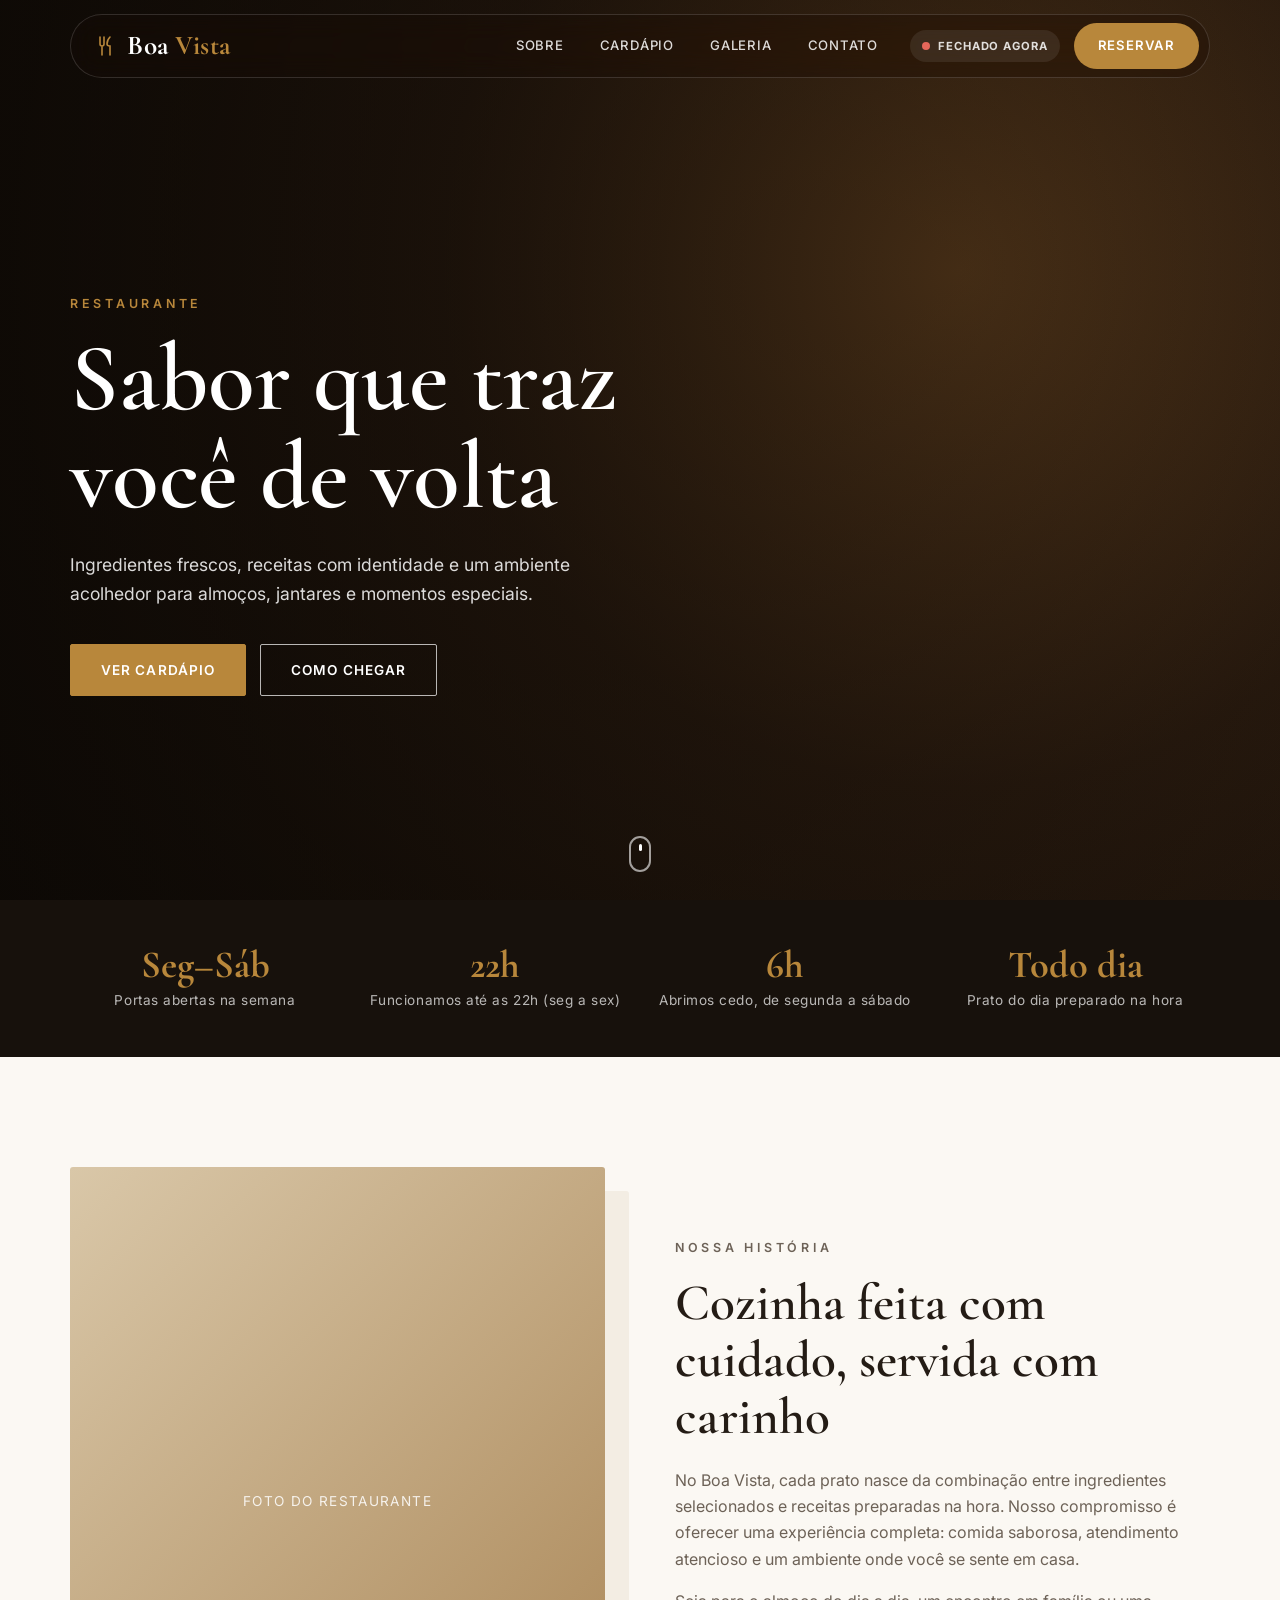
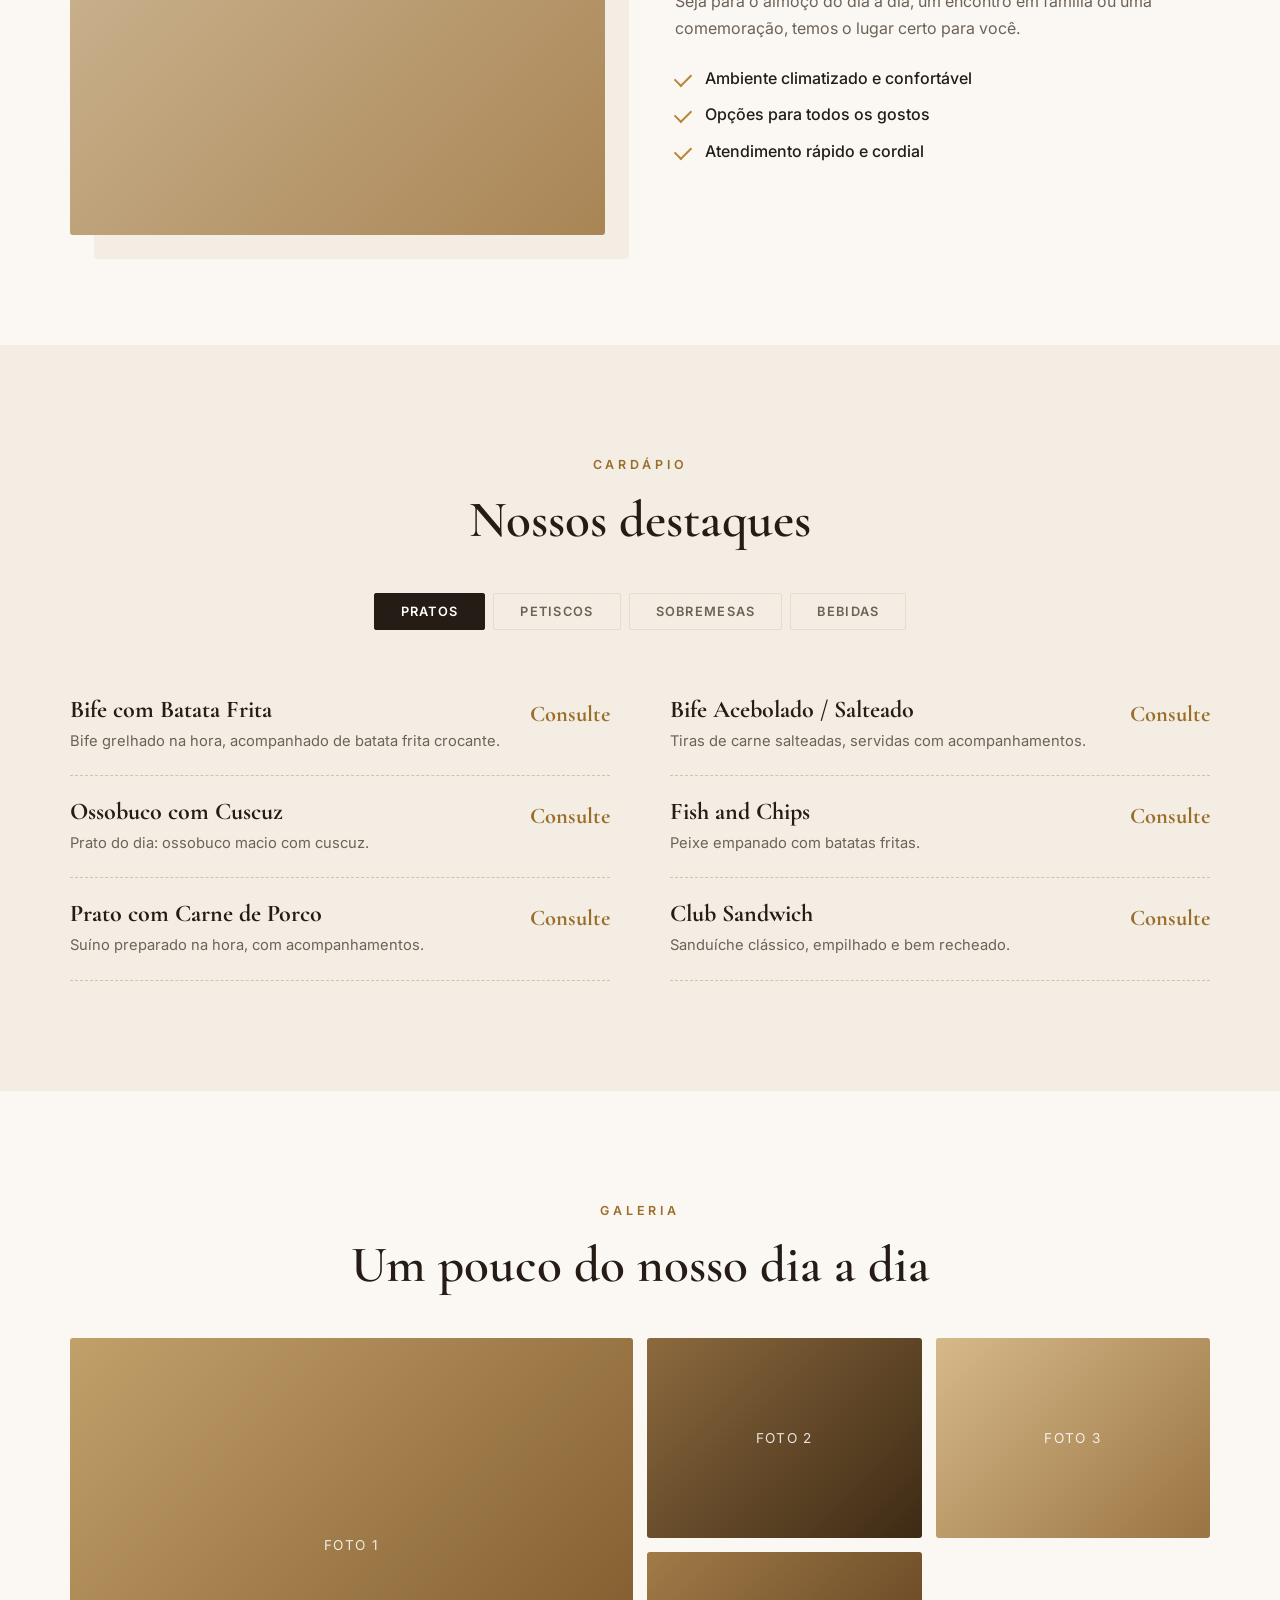
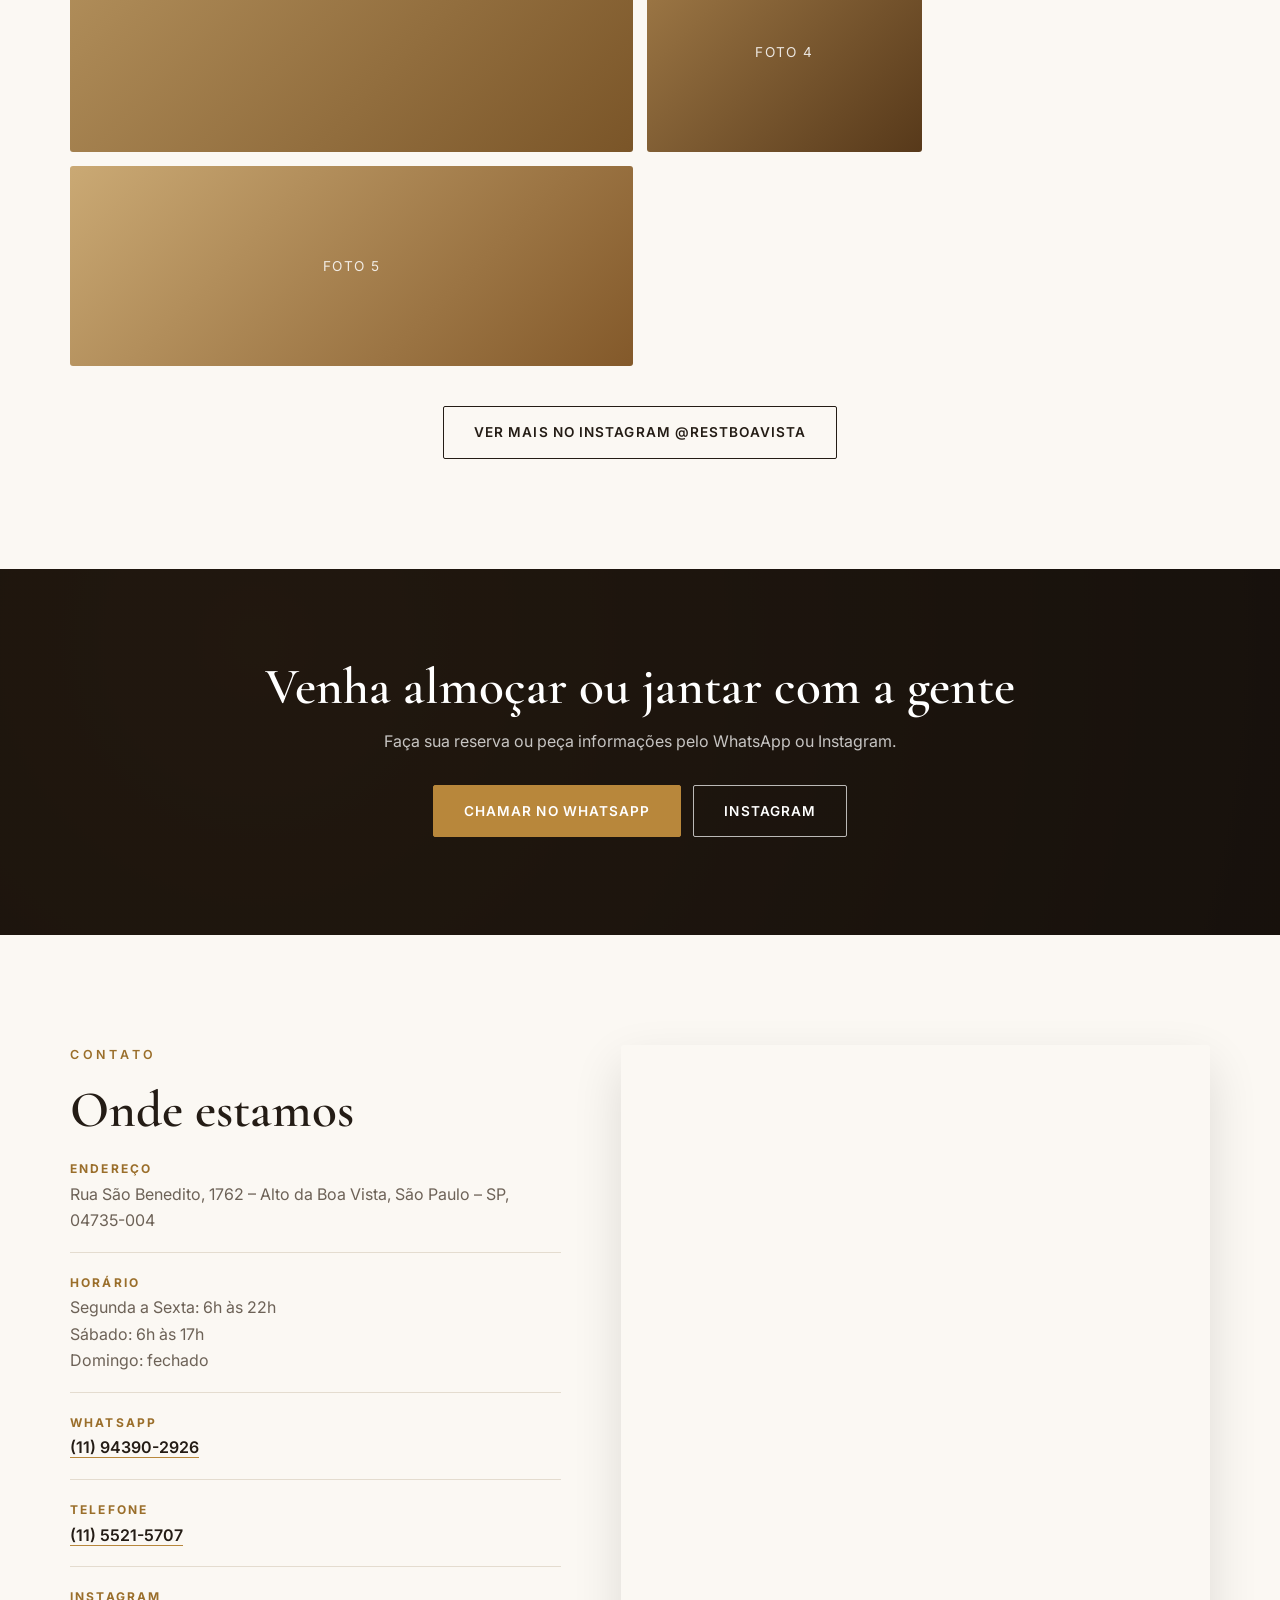
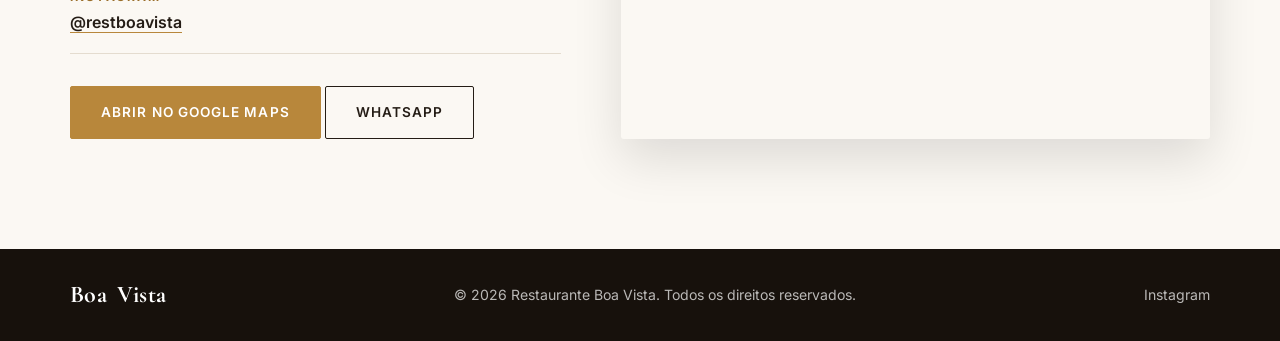
==== commit 8cd8d3ba: "Endereco real Co-Authored-By: Claude Sonnet 5 <noreply@anthropic.com>" ====
--- a/index.html
+++ b/index.html
@@ -42,7 +42,7 @@
         <p class="hero__text">Ingredientes frescos, receitas com identidade e um ambiente acolhedor para almoços, jantares e momentos especiais.</p>
         <div class="hero__actions">
           <a href="#cardapio" class="btn">Ver cardápio</a>
-          <a href="MAPS_LINK" class="btn btn--ghost" target="_blank" rel="noopener">Como chegar</a>
+          <a href="https://maps.app.goo.gl/kXkVzVQqNEwW2Yjz5" class="btn btn--ghost" target="_blank" rel="noopener">Como chegar</a>
         </div>
       </div>
       <a href="#sobre" class="scroll" aria-label="Rolar para baixo"></a>
@@ -145,18 +145,18 @@
           <p class="eyebrow eyebrow--dark">Contato</p>
           <h2>Onde estamos</h2>
           <ul class="info">
-            <li><b>Endereço</b><span>Rua Exemplo, 000 – Bairro, Cidade/UF</span></li>
+            <li><b>Endereço</b><span>Rua São Benedito, 1762 – Alto da Boa Vista, São Paulo – SP, 04735-004</span></li>
             <li><b>Horário</b><span>Segunda a Sexta: 6h às 22h<br>Sábado: 6h às 17h<br>Domingo: fechado</span></li>
             <li><b>WhatsApp</b><span><a href="https://wa.me/5511943902926" target="_blank" rel="noopener">(11) 94390-2926</a></span></li>
             <li><b>Telefone</b><span><a href="tel:+551155215707">(11) 5521-5707</a></span></li>
             <li><b>Instagram</b><span><a href="https://www.instagram.com/restboavista" target="_blank" rel="noopener">@restboavista</a></span></li>
           </ul>
-          <a href="MAPS_LINK" class="btn" target="_blank" rel="noopener">Abrir no Google Maps</a>
+          <a href="https://maps.app.goo.gl/kXkVzVQqNEwW2Yjz5" class="btn" target="_blank" rel="noopener">Abrir no Google Maps</a>
         <a href="https://wa.me/5511943902926" class="btn btn--outline" target="_blank" rel="noopener">WhatsApp</a>
         </div>
         <div class="map reveal">
           <!-- Após colar o link do Maps, troque o src pela URL de "Incorporar um mapa" -->
-          <iframe title="Localização do restaurante" src="https://www.google.com/maps?q=Restaurante+Boa+Vista&output=embed" loading="lazy" referrerpolicy="no-referrer-when-downgrade"></iframe>
+          <iframe title="Localização do restaurante" src="https://www.google.com/maps?q=-23.6396241,-46.6951575&z=17&output=embed" loading="lazy" referrerpolicy="no-referrer-when-downgrade"></iframe>
         </div>
       </div>
     </section>
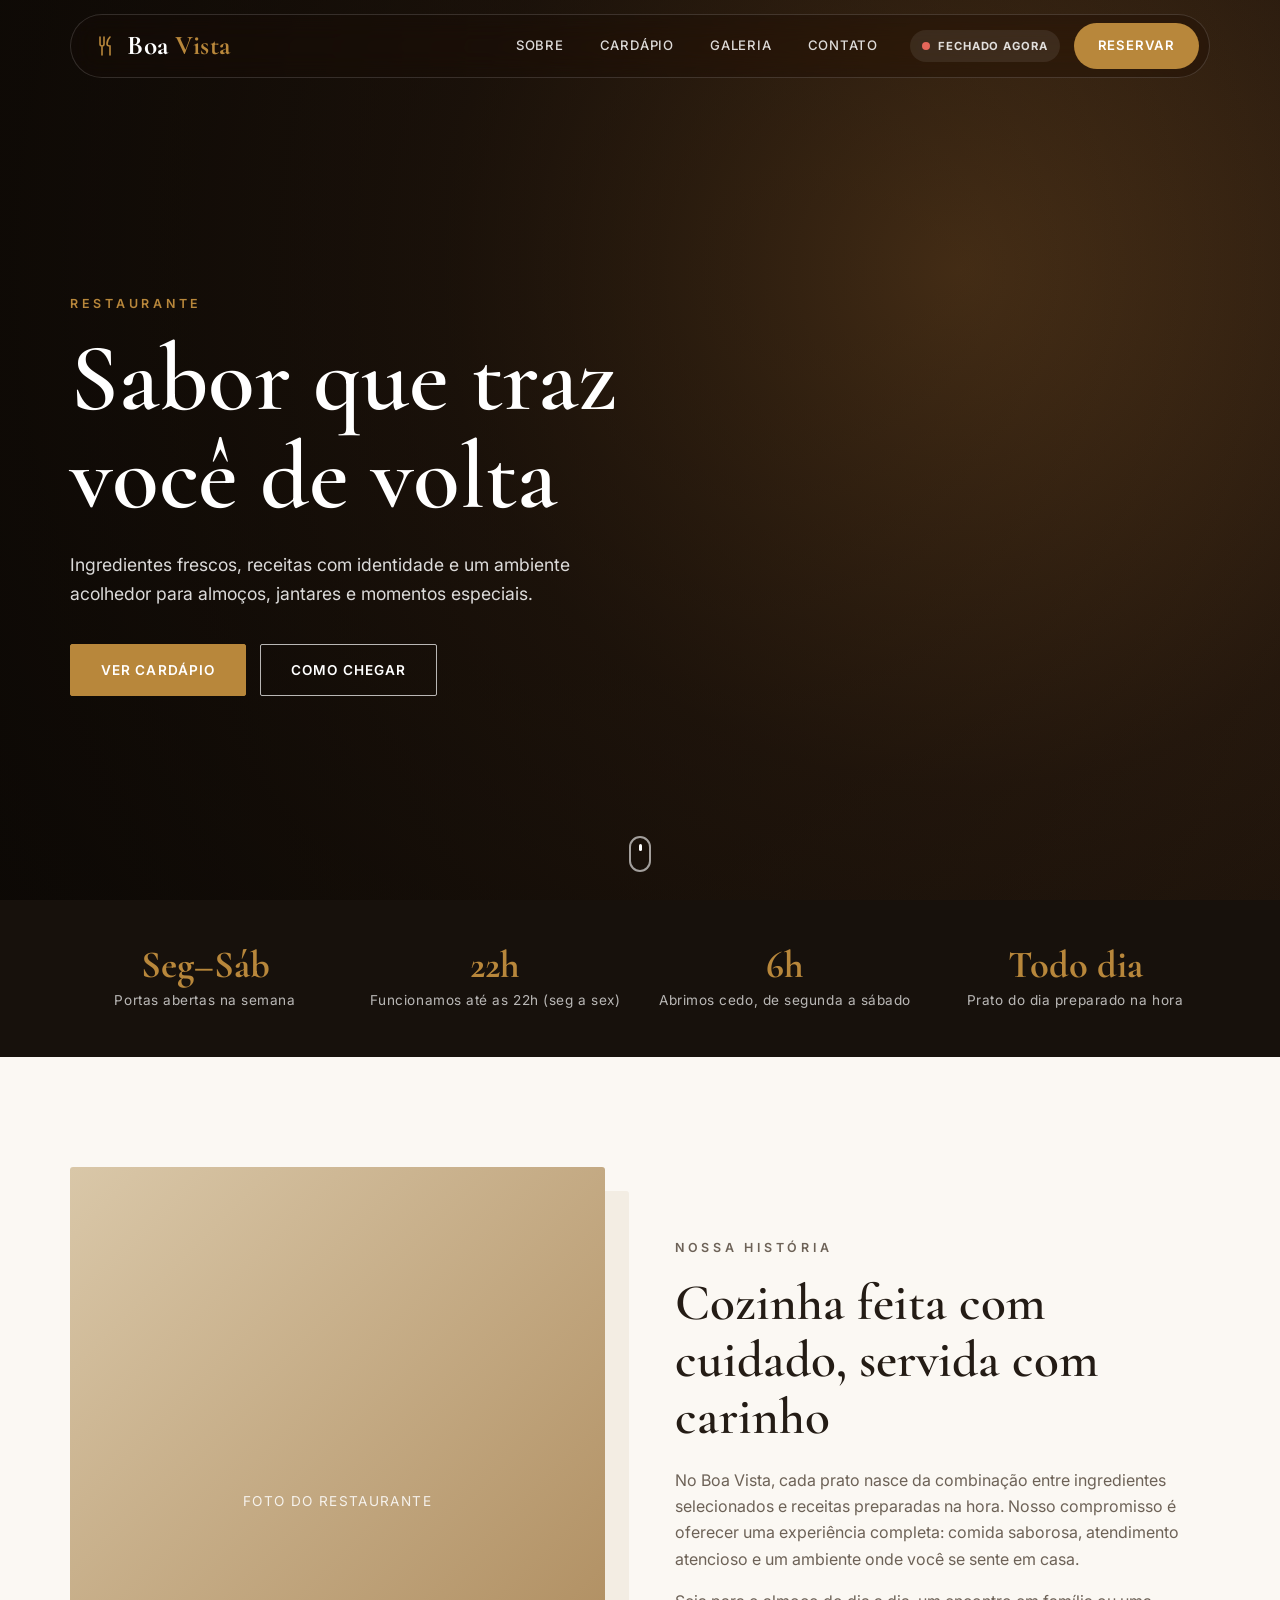
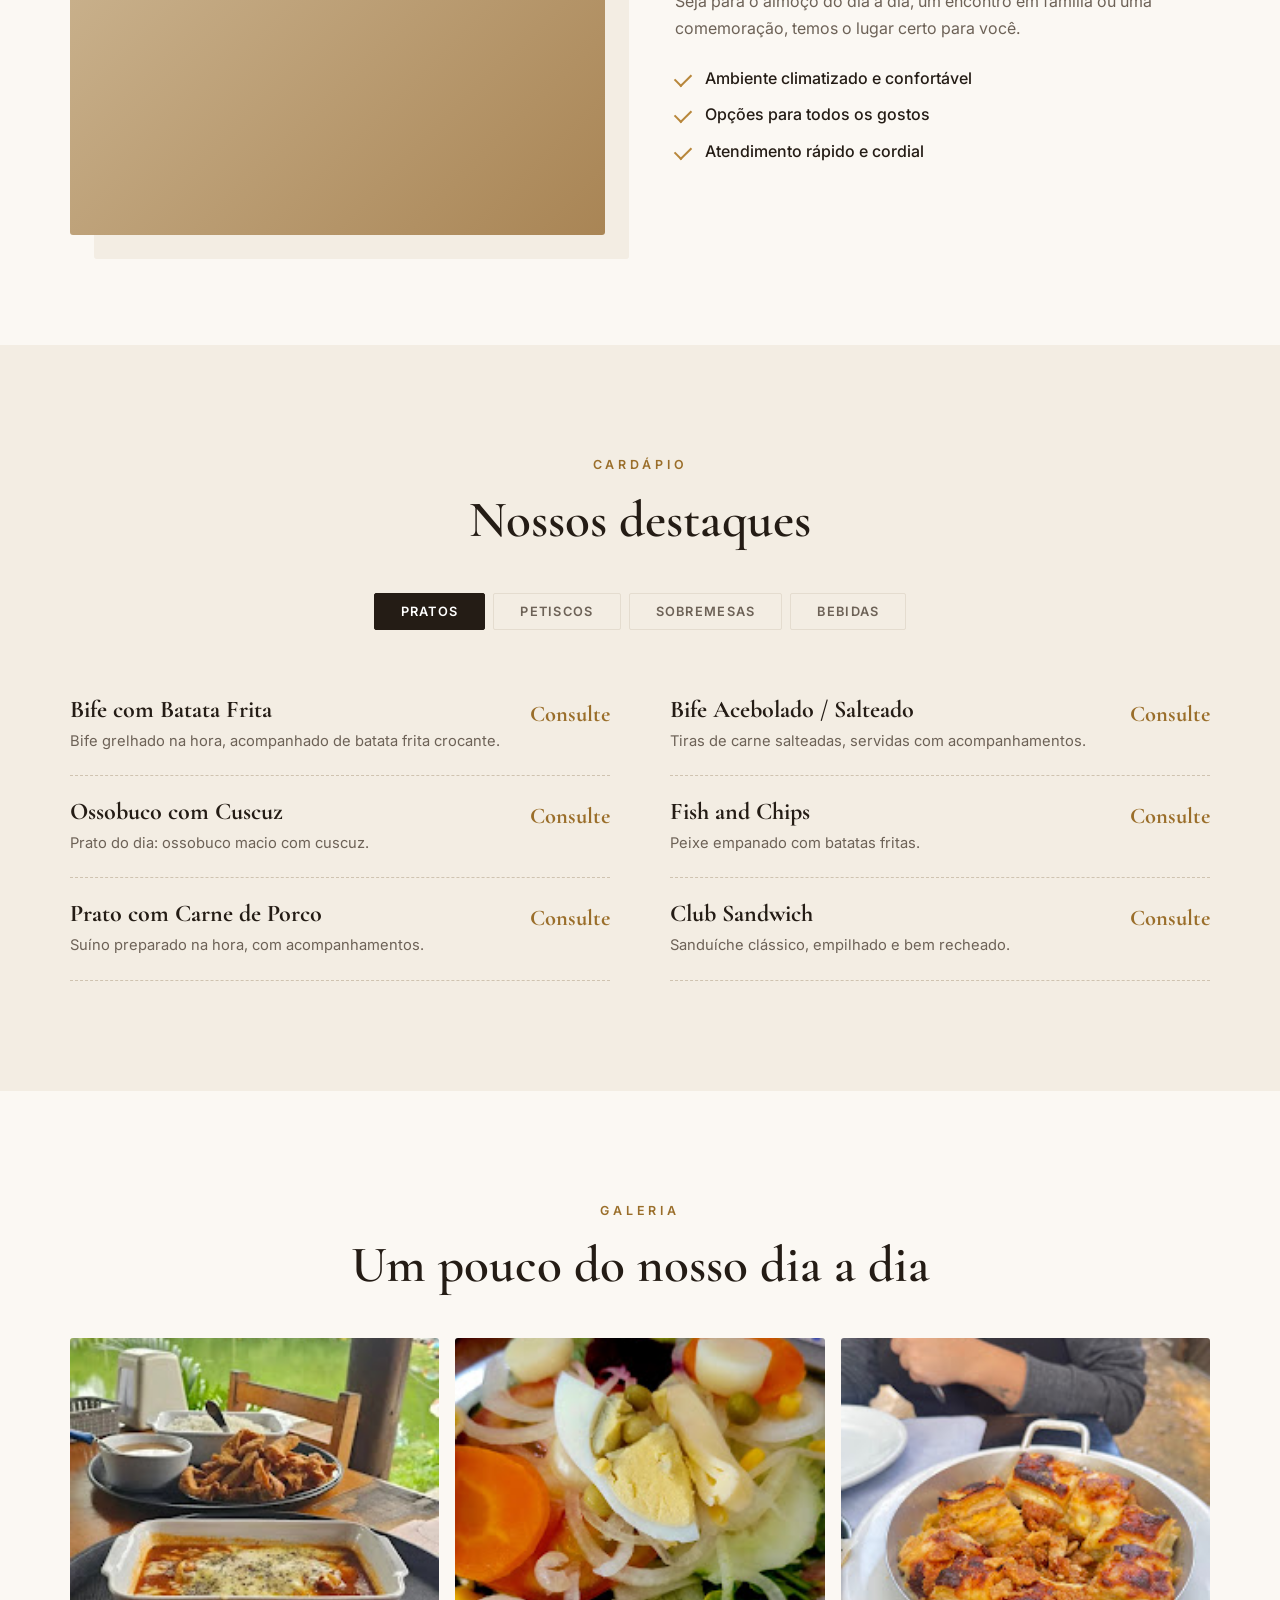
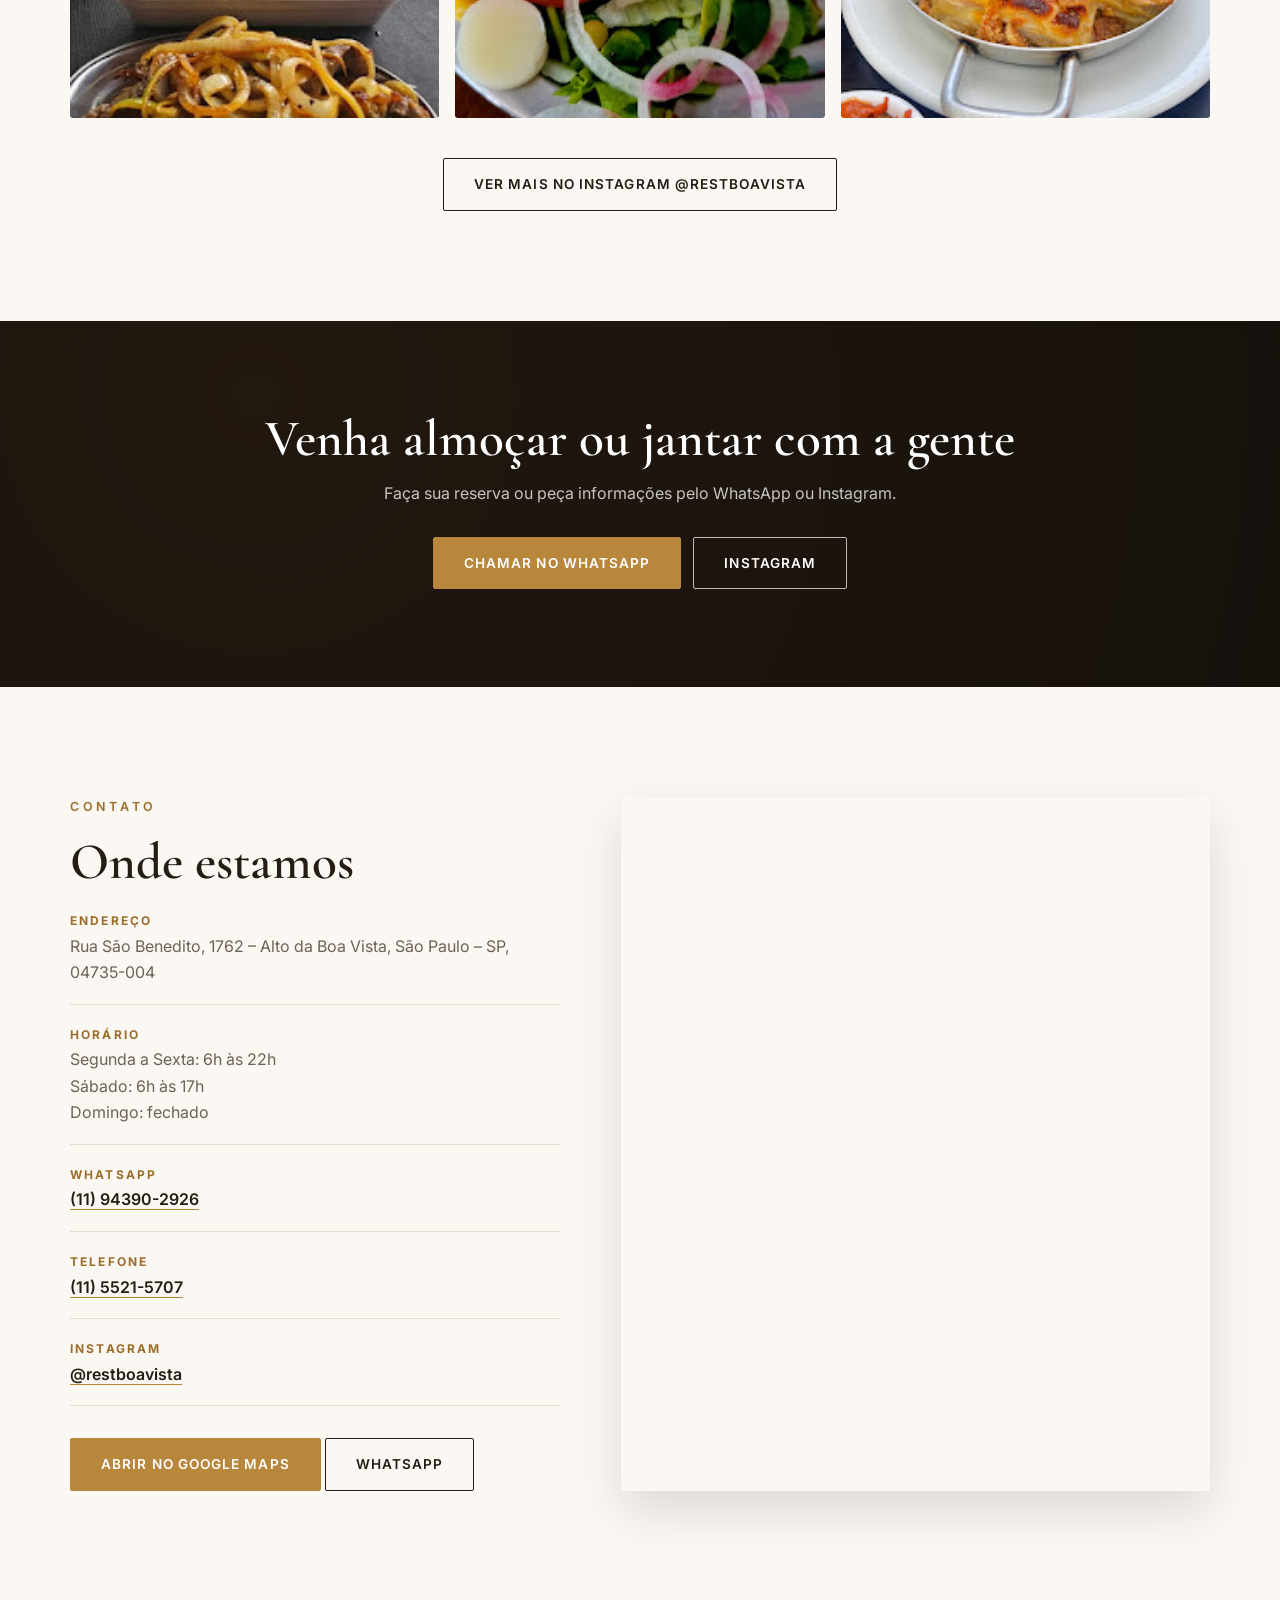
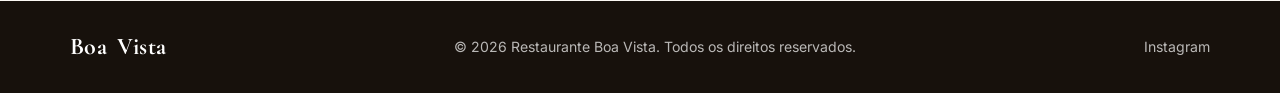
==== commit 61f7f5d1: "Fotos na galeria Co-Authored-By: Claude Sonnet 5 <noreply@anthropic.com>" ====
--- a/index.html
+++ b/index.html
@@ -120,13 +120,10 @@
           <h2>Um pouco do nosso dia a dia</h2>
         </div>
         <div class="gallery reveal">
-          <div class="g g--1"><span>Foto 1</span></div>
-          <div class="g g--2"><span>Foto 2</span></div>
-          <div class="g g--3"><span>Foto 3</span></div>
-          <div class="g g--4"><span>Foto 4</span></div>
-          <div class="g g--5"><span>Foto 5</span></div>
-        </div>
-        <p class="center reveal"><a href="https://www.instagram.com/restboavista" target="_blank" rel="noopener" class="btn btn--outline">Ver mais no Instagram @restboavista</a></p>
+          <div class="g"><img src="fotos/prato-1.jpg" alt="Petiscos e pratos à beira do lago" loading="lazy"></div>
+          <div class="g"><img src="fotos/prato-2.jpg" alt="Salada fresca do restaurante" loading="lazy"></div>
+          <div class="g"><img src="fotos/prato-3.jpg" alt="Prato quente servido na panela" loading="lazy"></div>
+        </div>        <p class="center reveal"><a href="https://www.instagram.com/restboavista" target="_blank" rel="noopener" class="btn btn--outline">Ver mais no Instagram @restboavista</a></p>
       </div>
     </section>
 
--- a/style.css
+++ b/style.css
@@ -93,8 +93,9 @@
 .item span{font-family:var(--serif);font-size:1.4rem;font-weight:700;color:var(--gold-d);white-space:nowrap}
 
 /* Gallery */
-.gallery{display:grid;grid-template-columns:repeat(4,1fr);grid-auto-rows:200px;gap:14px}
+.gallery{display:grid;grid-template-columns:repeat(3,1fr);grid-auto-rows:380px;gap:16px}
 .g{transition:.4s;overflow:hidden}
+.g img{width:100%;height:100%;object-fit:cover}
 .g:hover{transform:scale(1.02);filter:brightness(1.08)}
 .g--1{grid-column:span 2;grid-row:span 2;background:linear-gradient(135deg,#c2a06a,#7a5528)}
 .g--2{background:linear-gradient(135deg,#8c6a3f,#3d2a14)}
@@ -136,7 +137,7 @@
   .about__img{box-shadow:14px 14px 0 var(--alt);max-width:460px}
   .menu{grid-template-columns:1fr}
   .stats__grid{grid-template-columns:repeat(2,1fr);gap:32px 20px}
-  .gallery{grid-template-columns:repeat(2,1fr);grid-auto-rows:160px}
+  .gallery{grid-template-columns:1fr;grid-auto-rows:320px}
   .g--1{grid-column:span 2}
   .burger{display:block}
   .nav__bar{padding:0 10px 0 18px;height:58px}
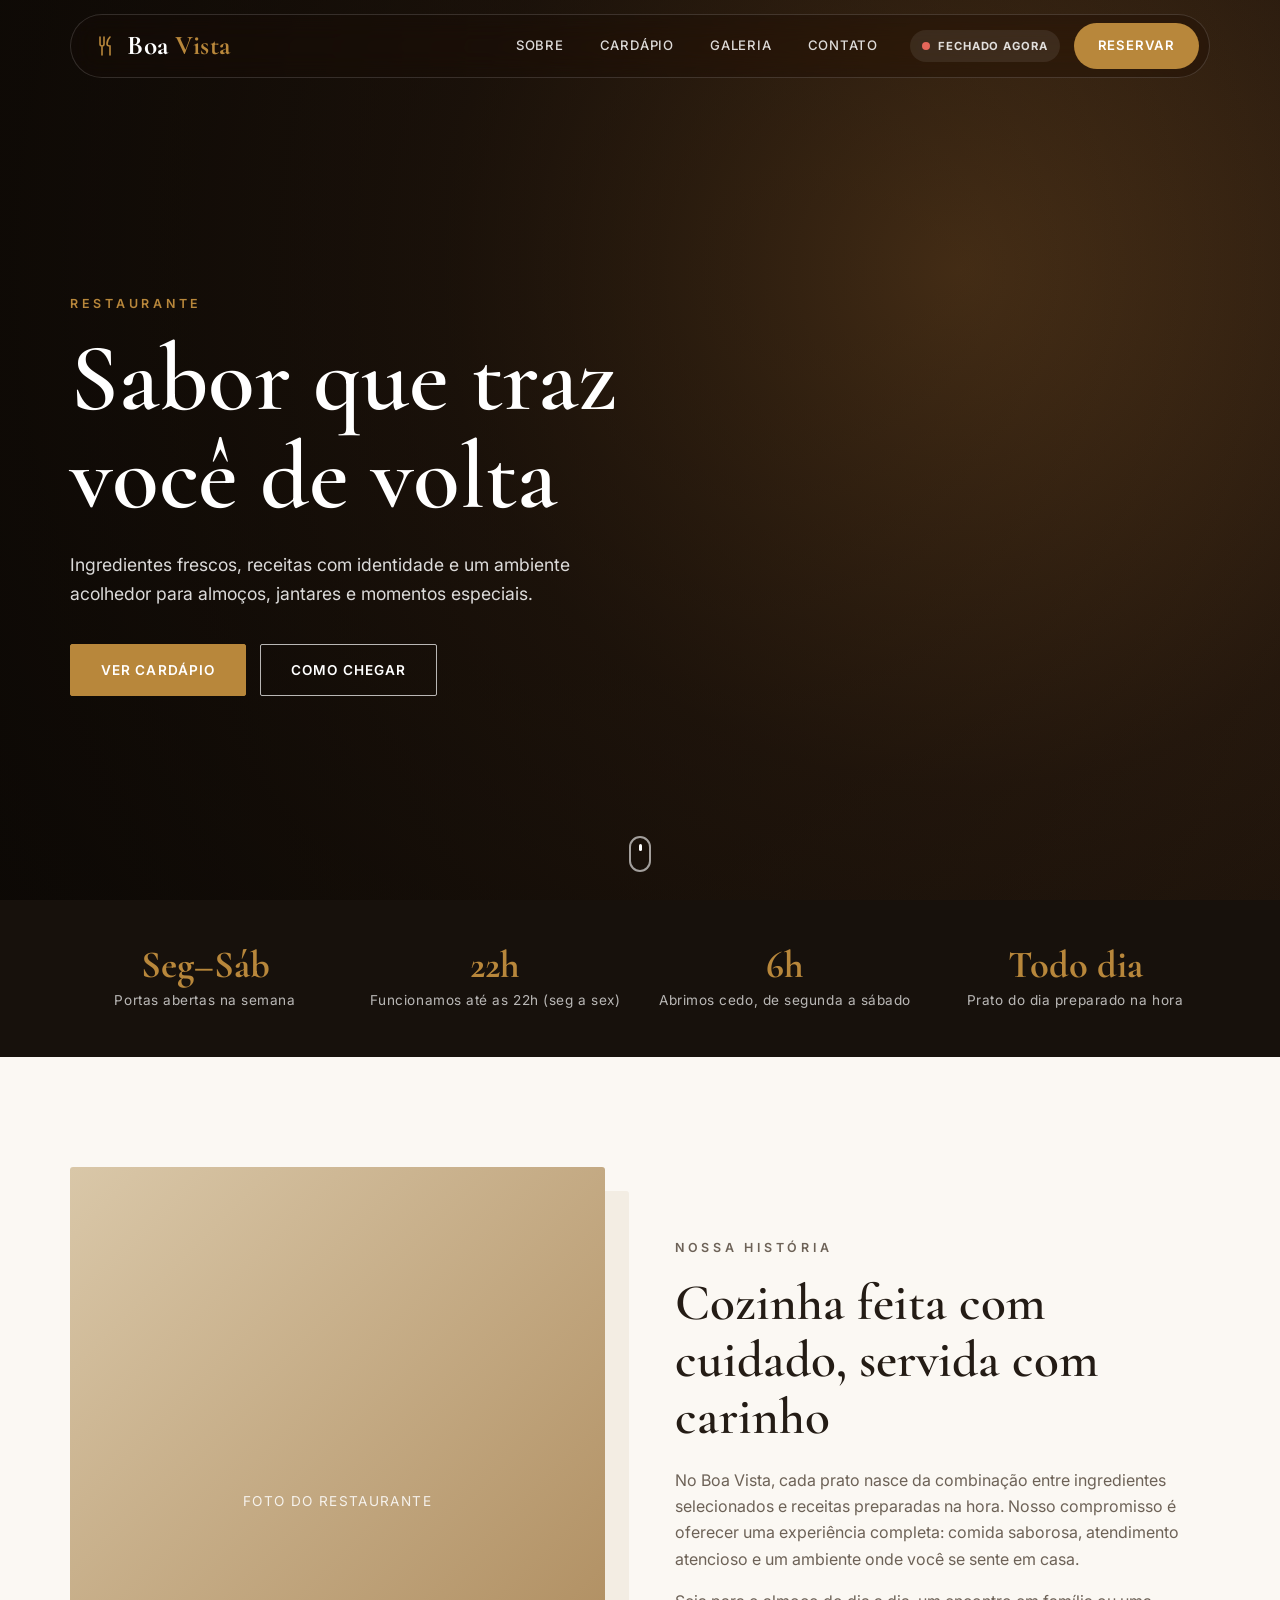
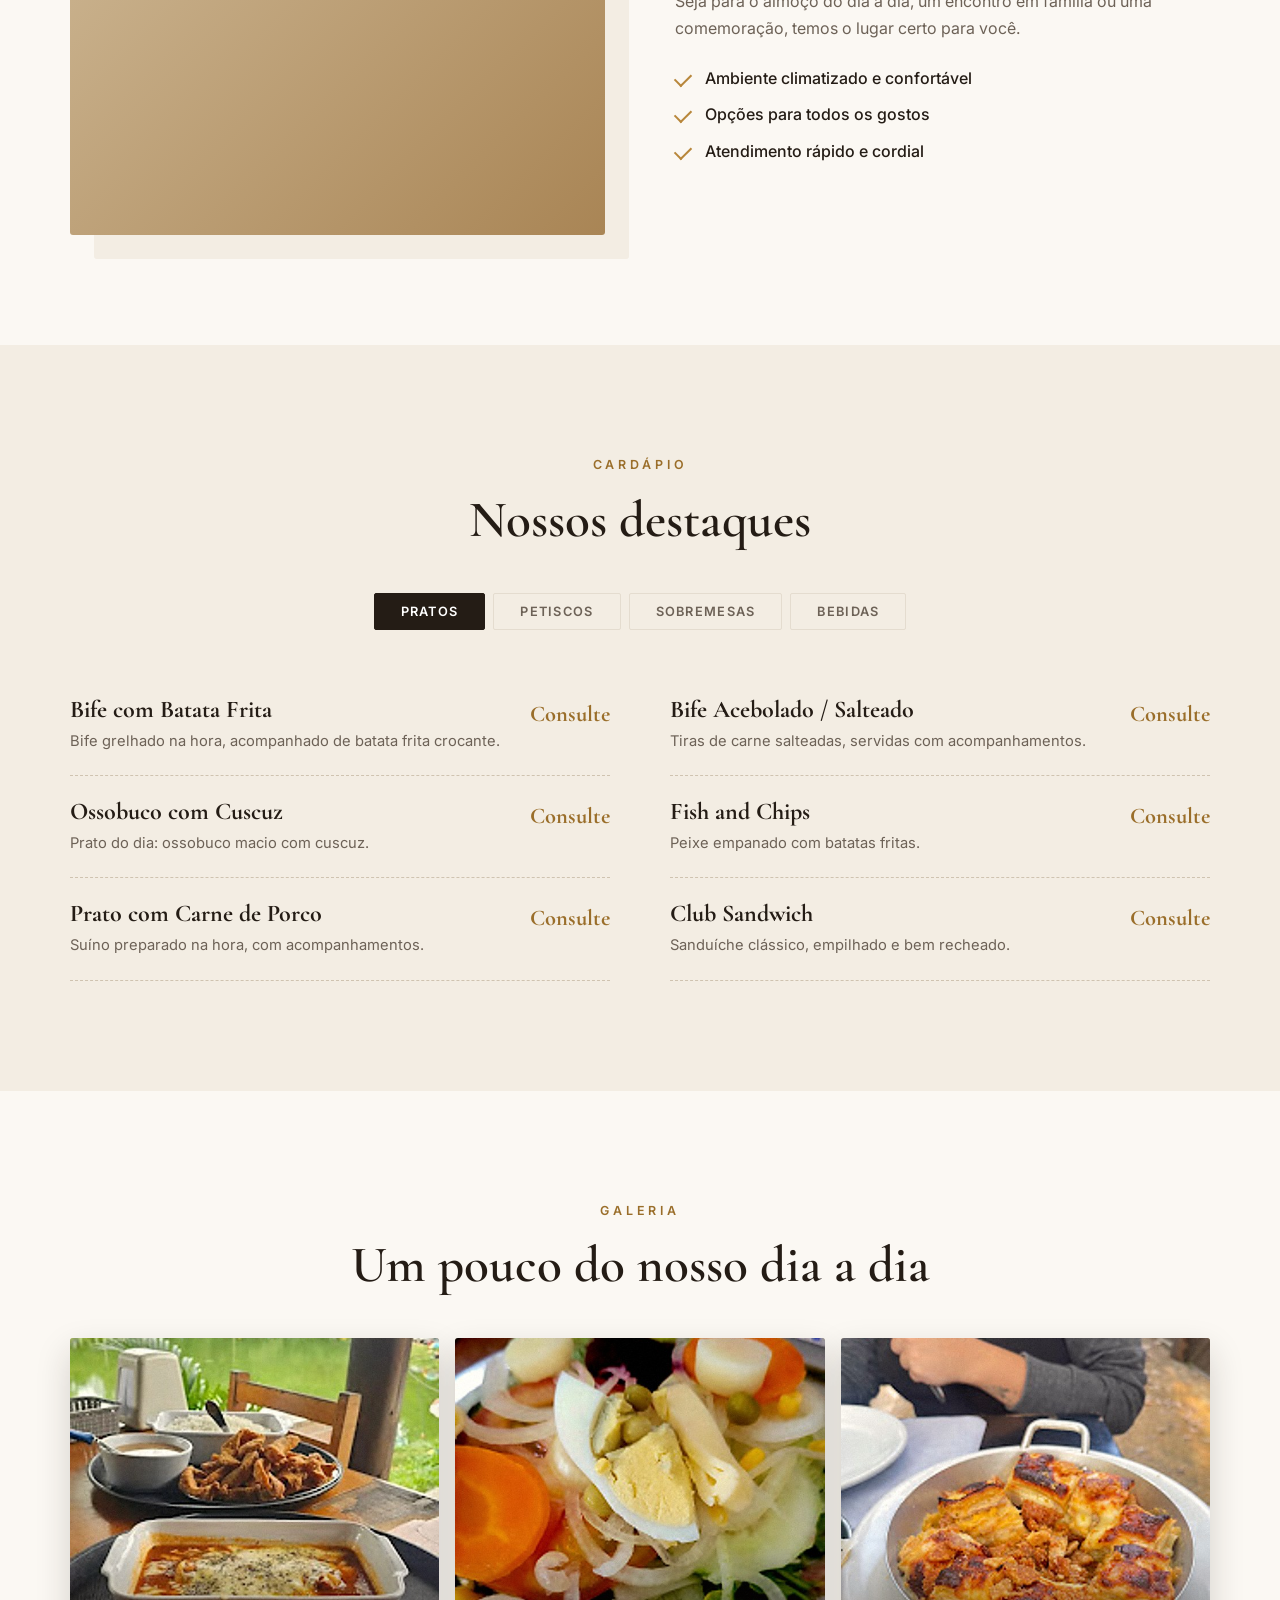
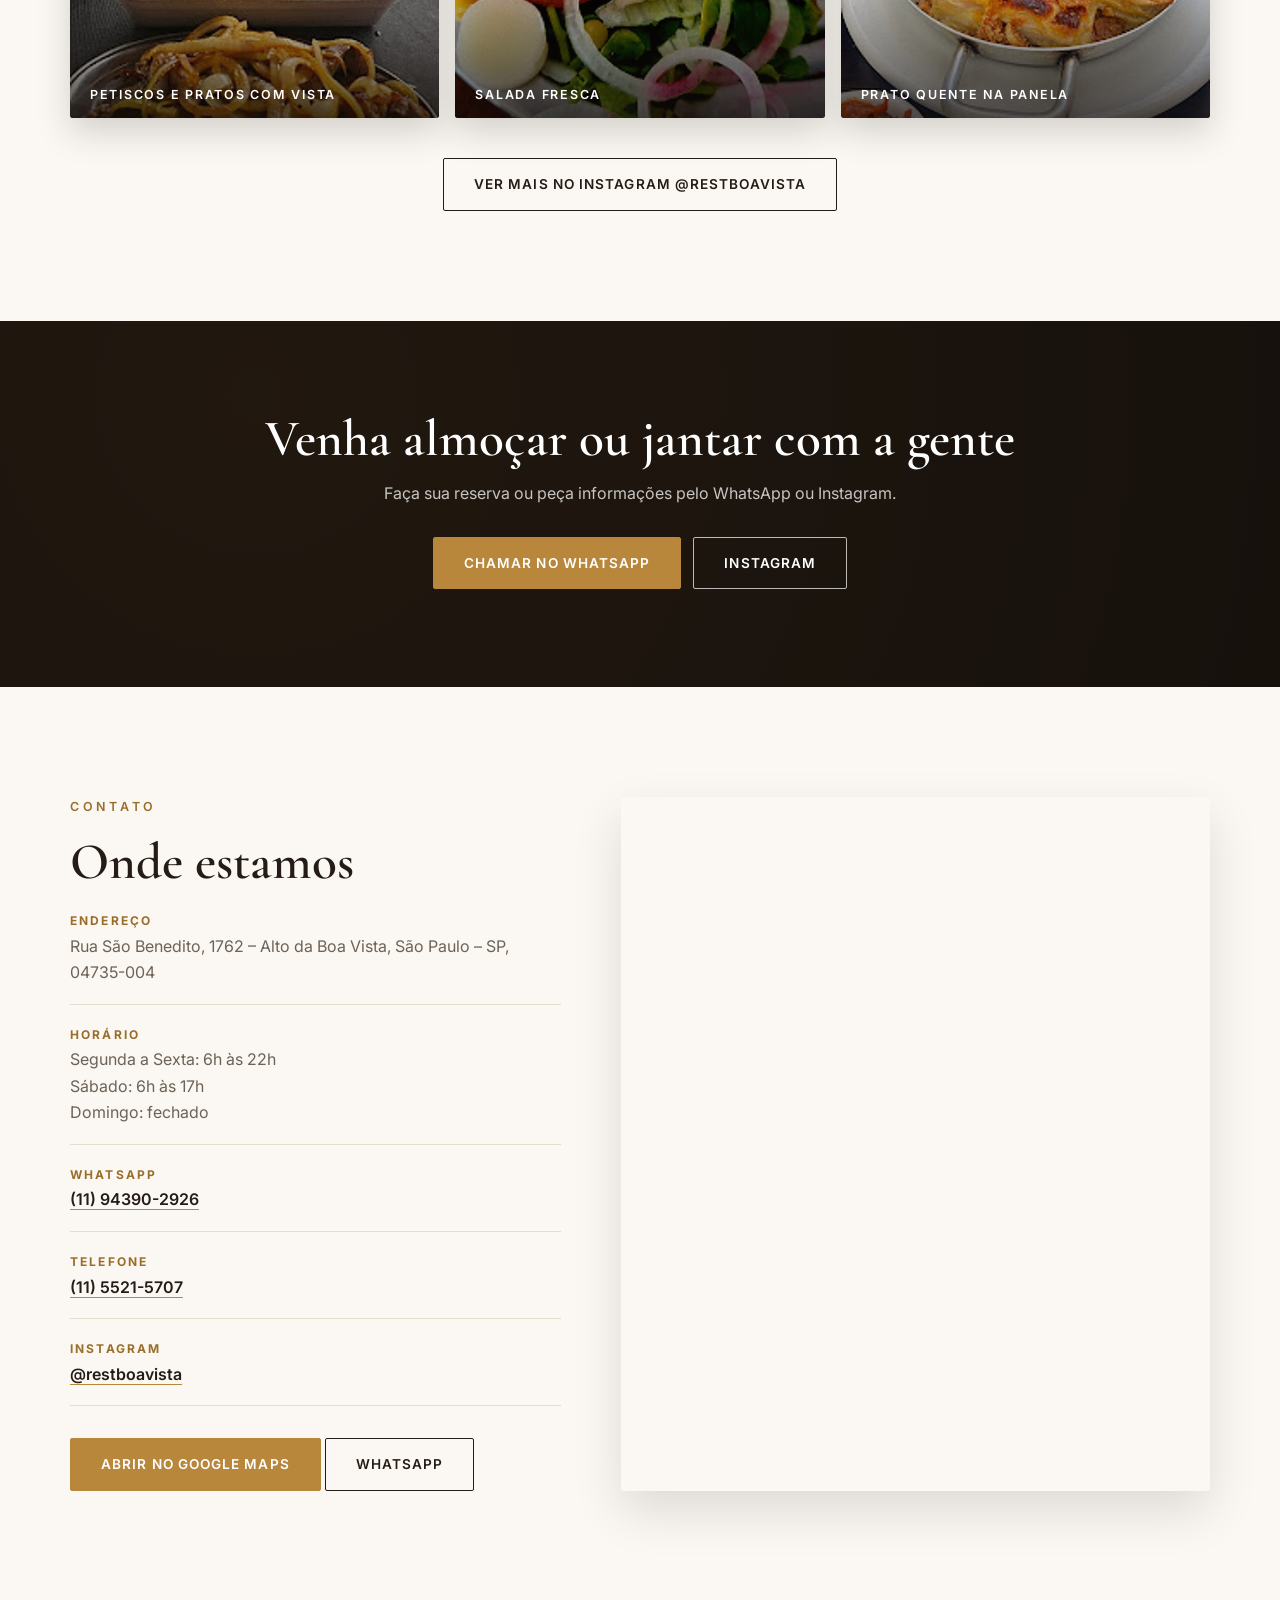
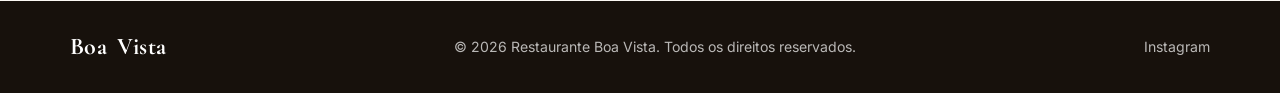
==== commit bd726f63: "Fotos com aspecto natural e legendas Co-Authored-By: Claude Sonnet 5 <noreply@anthropic.com>" ====
--- a/index.html
+++ b/index.html
@@ -120,9 +120,9 @@
           <h2>Um pouco do nosso dia a dia</h2>
         </div>
         <div class="gallery reveal">
-          <div class="g"><img src="fotos/prato-1.jpg" alt="Petiscos e pratos à beira do lago" loading="lazy"></div>
-          <div class="g"><img src="fotos/prato-2.jpg" alt="Salada fresca do restaurante" loading="lazy"></div>
-          <div class="g"><img src="fotos/prato-3.jpg" alt="Prato quente servido na panela" loading="lazy"></div>
+          <div class="g"><img src="fotos/prato-1.jpg" alt="Petiscos e pratos à beira do lago" loading="lazy"><span>Petiscos e pratos com vista</span></div>
+          <div class="g"><img src="fotos/prato-2.jpg" alt="Salada fresca do restaurante" loading="lazy"><span>Salada fresca</span></div>
+          <div class="g"><img src="fotos/prato-3.jpg" alt="Prato quente servido na panela" loading="lazy"><span>Prato quente na panela</span></div>
         </div>        <p class="center reveal"><a href="https://www.instagram.com/restboavista" target="_blank" rel="noopener" class="btn btn--outline">Ver mais no Instagram @restboavista</a></p>
       </div>
     </section>
--- a/style.css
+++ b/style.css
@@ -95,8 +95,12 @@
 /* Gallery */
 .gallery{display:grid;grid-template-columns:repeat(3,1fr);grid-auto-rows:380px;gap:16px}
 .g{transition:.4s;overflow:hidden}
-.g img{width:100%;height:100%;object-fit:cover}
-.g:hover{transform:scale(1.02);filter:brightness(1.08)}
+.g{position:relative;box-shadow:0 14px 34px rgba(36,28,21,.18)}
+.g img{width:100%;height:100%;object-fit:cover;transition:transform .6s}
+.g::after{content:"";position:absolute;inset:auto 0 0;height:45%;background:linear-gradient(transparent,rgba(15,10,6,.72));pointer-events:none}
+.g span{position:absolute;left:20px;bottom:16px;z-index:1;font:600 .78rem var(--sans);letter-spacing:.14em;text-transform:uppercase;color:#fff}
+.g:hover img{transform:scale(1.05)}
+
 .g--1{grid-column:span 2;grid-row:span 2;background:linear-gradient(135deg,#c2a06a,#7a5528)}
 .g--2{background:linear-gradient(135deg,#8c6a3f,#3d2a14)}
 .g--3{background:linear-gradient(135deg,#d6b98a,#9a7442)}
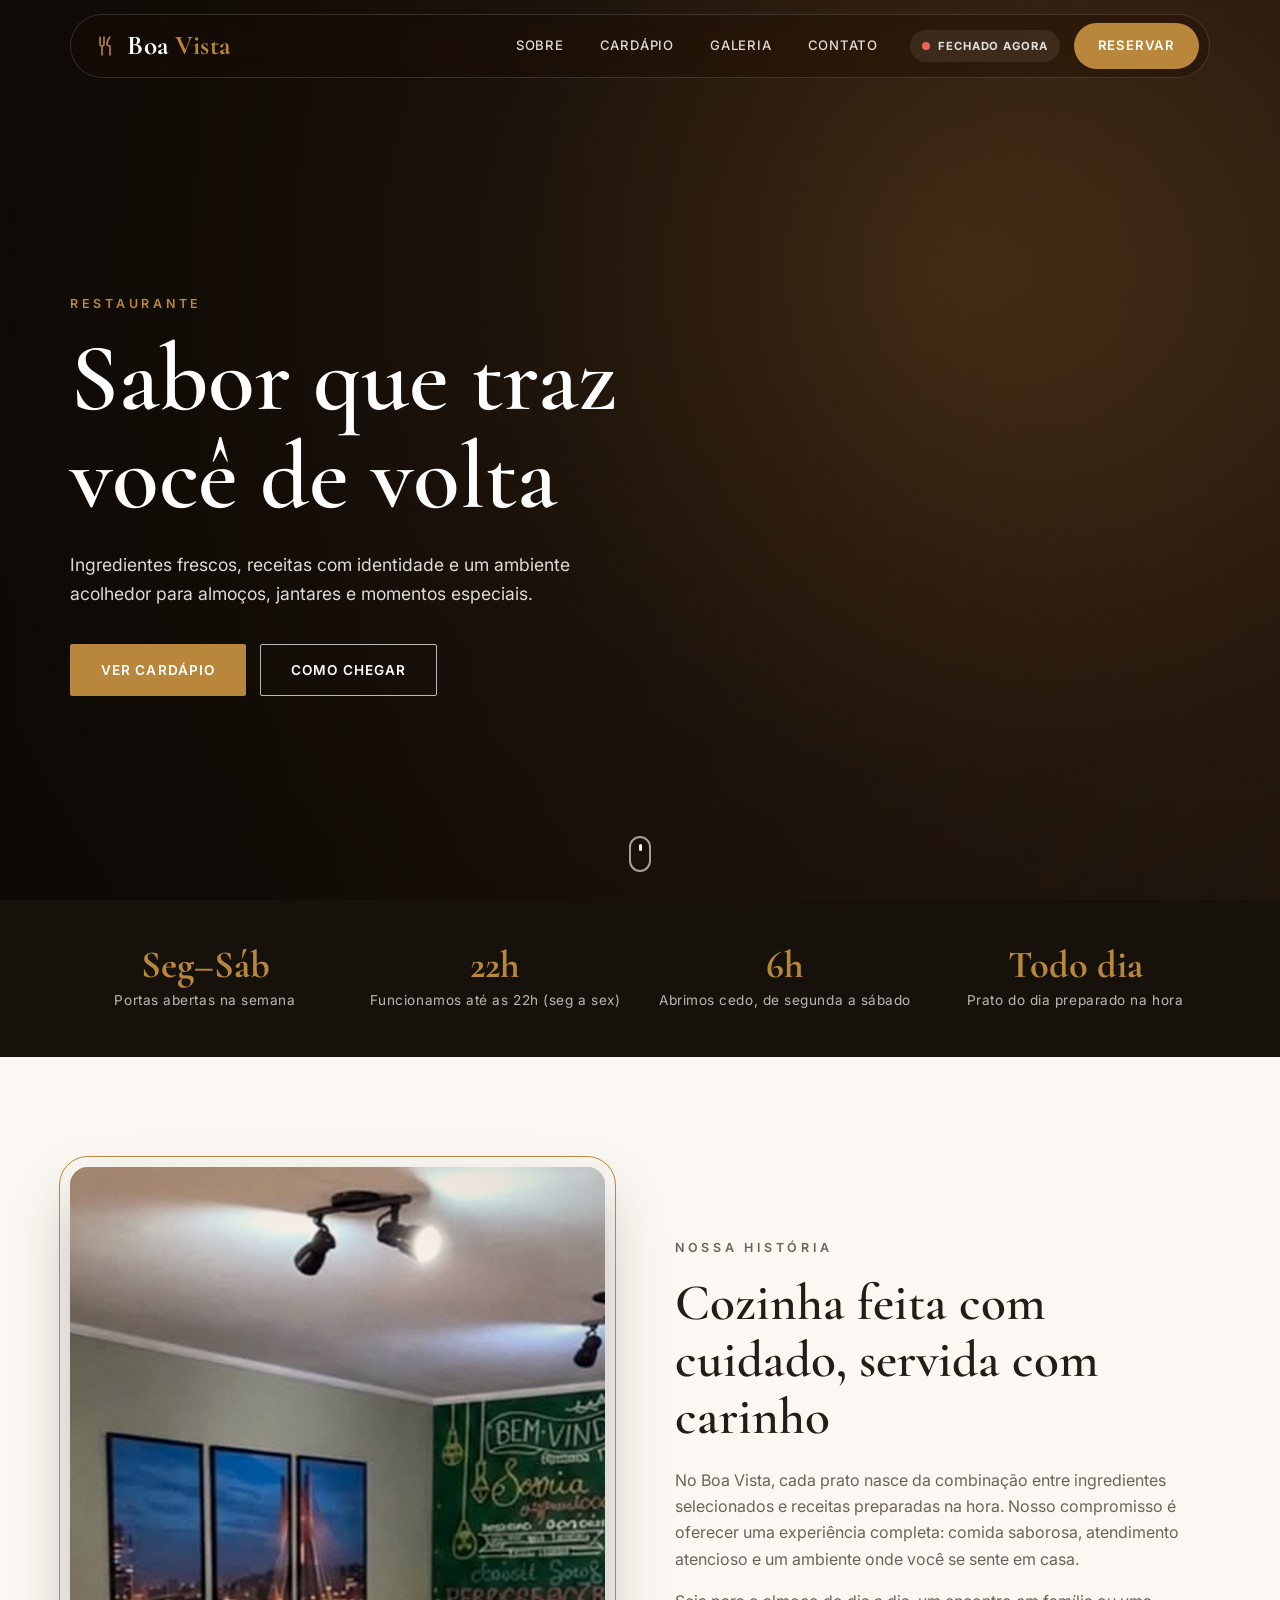
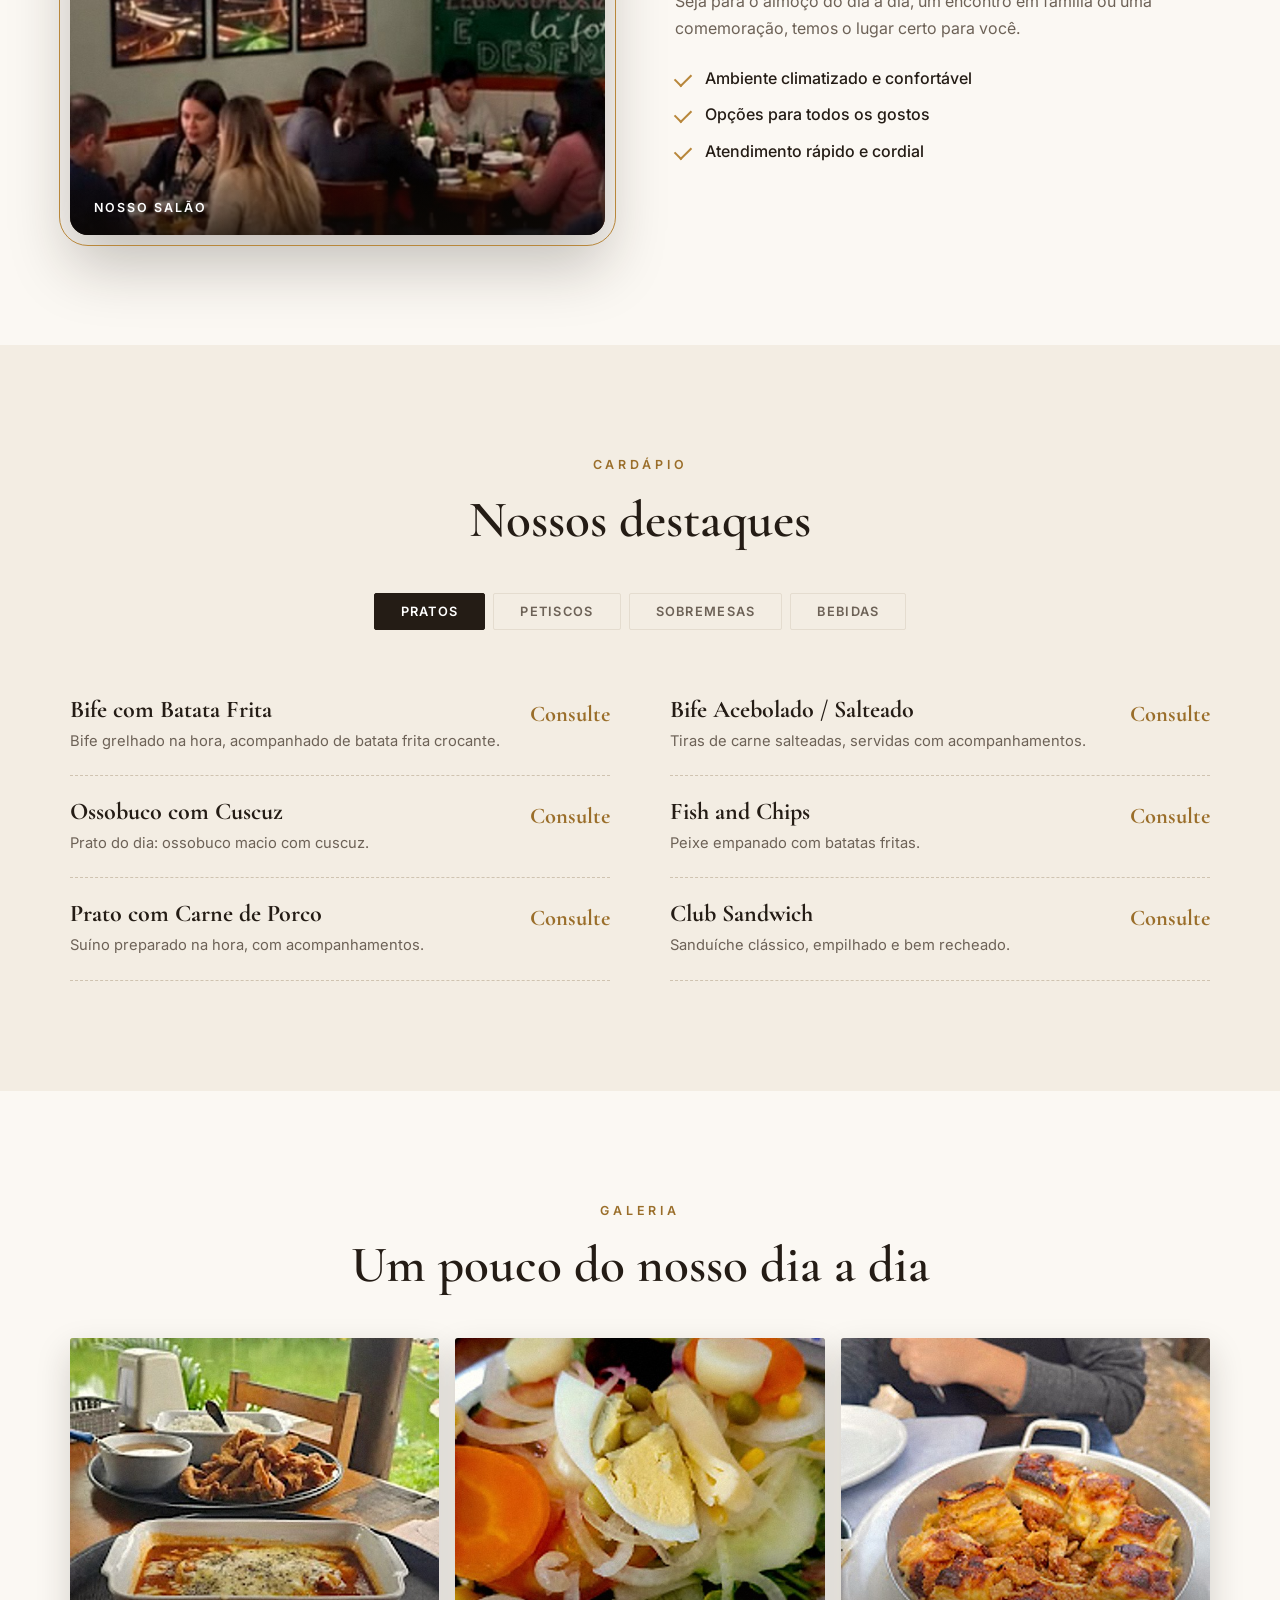
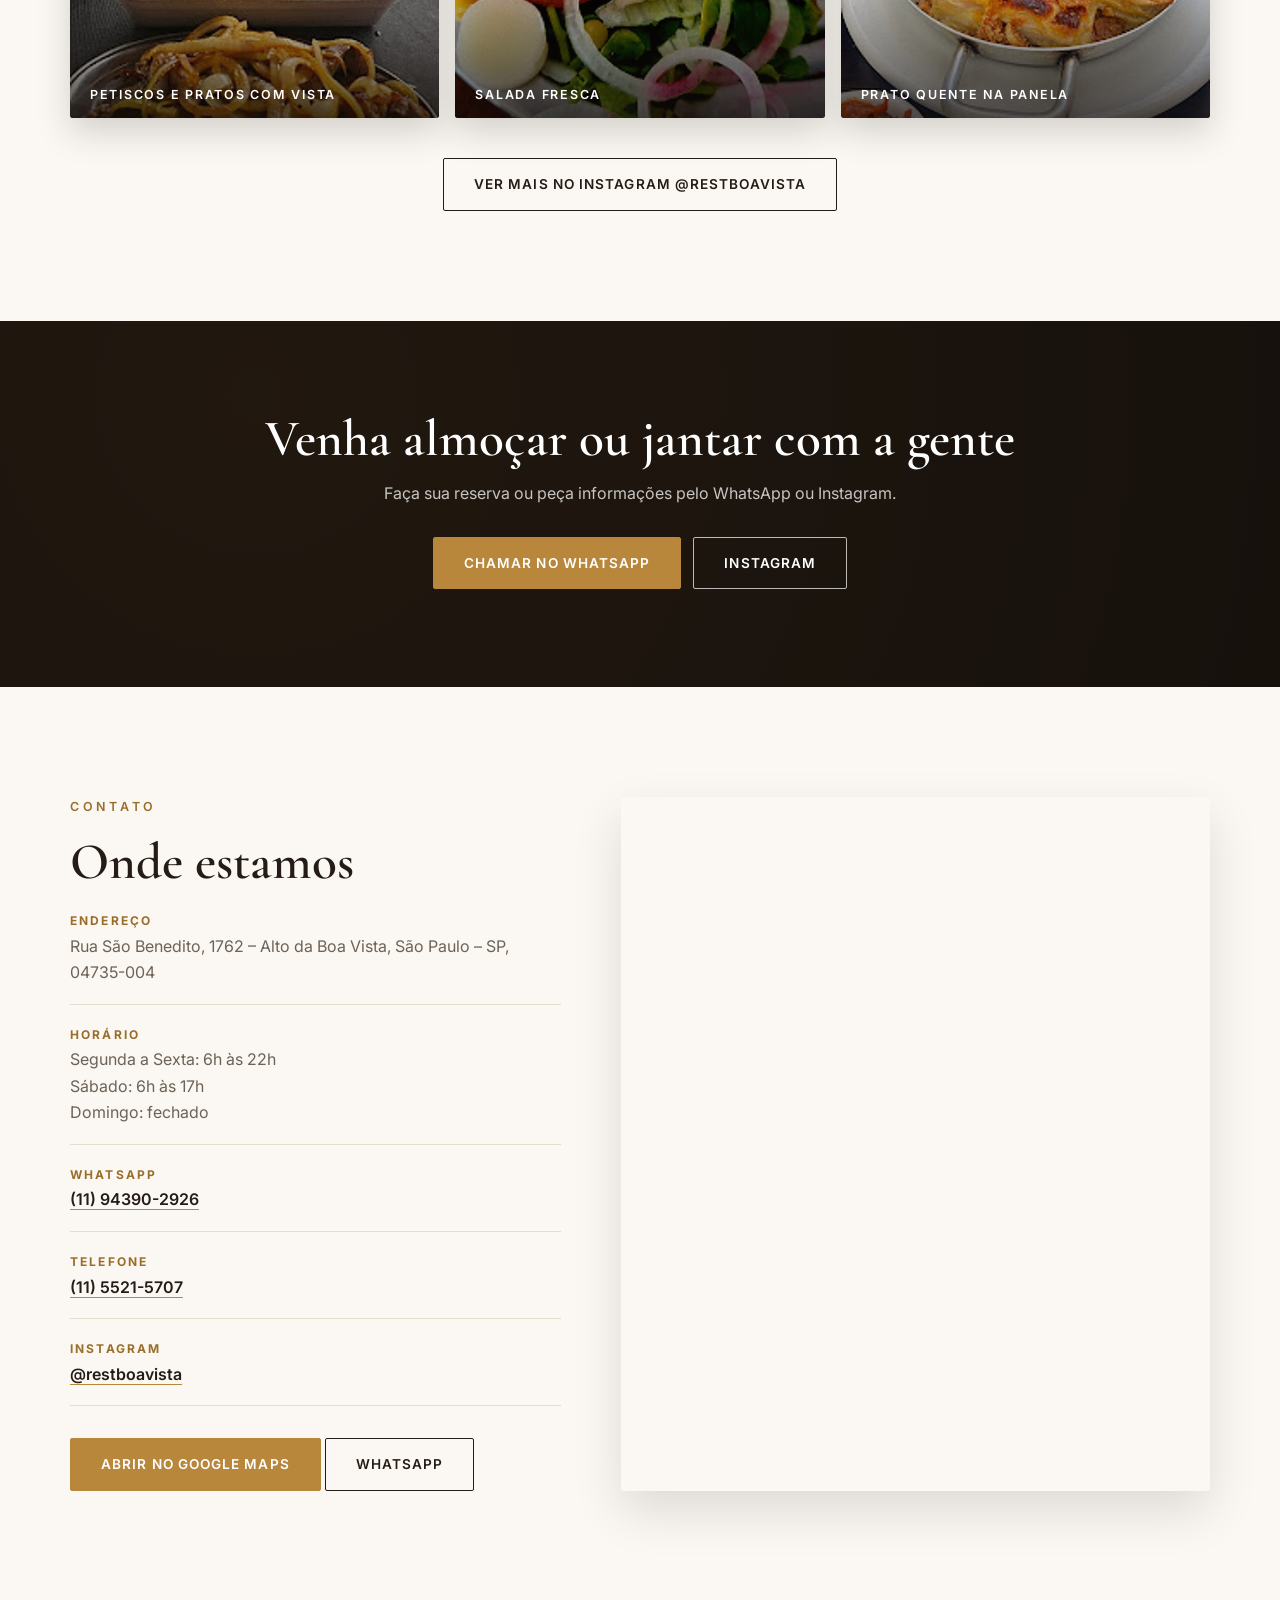
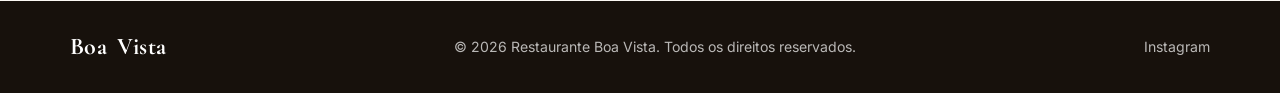
==== commit dfd653ad: "Foto do salao na secao Sobre Co-Authored-By: Claude Sonnet 5 <noreply@anthropic.com>" ====
--- a/index.html
+++ b/index.html
@@ -59,7 +59,7 @@
 
     <section class="section" id="sobre">
       <div class="container about">
-        <div class="about__img reveal" role="img" aria-label="Ambiente do restaurante"><span>Foto do restaurante</span></div>
+        <figure class="about__img reveal"><img src="fotos/restaurante.jpg" alt="Salão do Restaurante Boa Vista com clientes almoçando" loading="lazy"><figcaption>Nosso salão</figcaption></figure>
         <div class="reveal">
           <p class="eyebrow eyebrow--dark">Nossa história</p>
           <h2>Cozinha feita com cuidado, servida com carinho</h2>
--- a/style.css
+++ b/style.css
@@ -74,7 +74,9 @@
 .about{display:grid;grid-template-columns:1fr 1fr;gap:70px;align-items:center}
 .about p{color:var(--muted);margin-bottom:16px}
 .about__img,.g{background:linear-gradient(135deg,#d9c7a8,#a98555);display:flex;align-items:center;justify-content:center;color:rgba(255,255,255,.85);font-size:.85rem;letter-spacing:.1em;text-transform:uppercase;border-radius:3px}
-.about__img{aspect-ratio:4/5;box-shadow:24px 24px 0 var(--alt)}
+.about__img{position:relative;aspect-ratio:4/5;overflow:hidden;border-radius:18px;box-shadow:0 30px 60px rgba(36,28,21,.25);outline:1px solid var(--gold);outline-offset:10px}
+.about__img img{width:100%;height:100%;object-fit:cover}
+.about__img figcaption{position:absolute;left:0;right:0;bottom:0;padding:60px 24px 20px;background:linear-gradient(transparent,rgba(15,10,6,.75));color:#fff;font:600 .78rem var(--sans);letter-spacing:.16em;text-transform:uppercase}
 .ticks{margin-top:24px;display:grid;gap:10px}
 .ticks li{padding-left:30px;position:relative;font-weight:500}
 .ticks li::before{content:"";position:absolute;left:0;top:.5em;width:14px;height:8px;border-left:2px solid var(--gold);border-bottom:2px solid var(--gold);transform:rotate(-45deg)}
@@ -138,7 +140,7 @@
 @media (max-width:900px){
   .section{padding:80px 0}
   .about,.contact{grid-template-columns:1fr;gap:44px}
-  .about__img{box-shadow:14px 14px 0 var(--alt);max-width:460px}
+  .about__img{max-width:460px;outline-offset:8px}
   .menu{grid-template-columns:1fr}
   .stats__grid{grid-template-columns:repeat(2,1fr);gap:32px 20px}
   .gallery{grid-template-columns:1fr;grid-auto-rows:320px}
